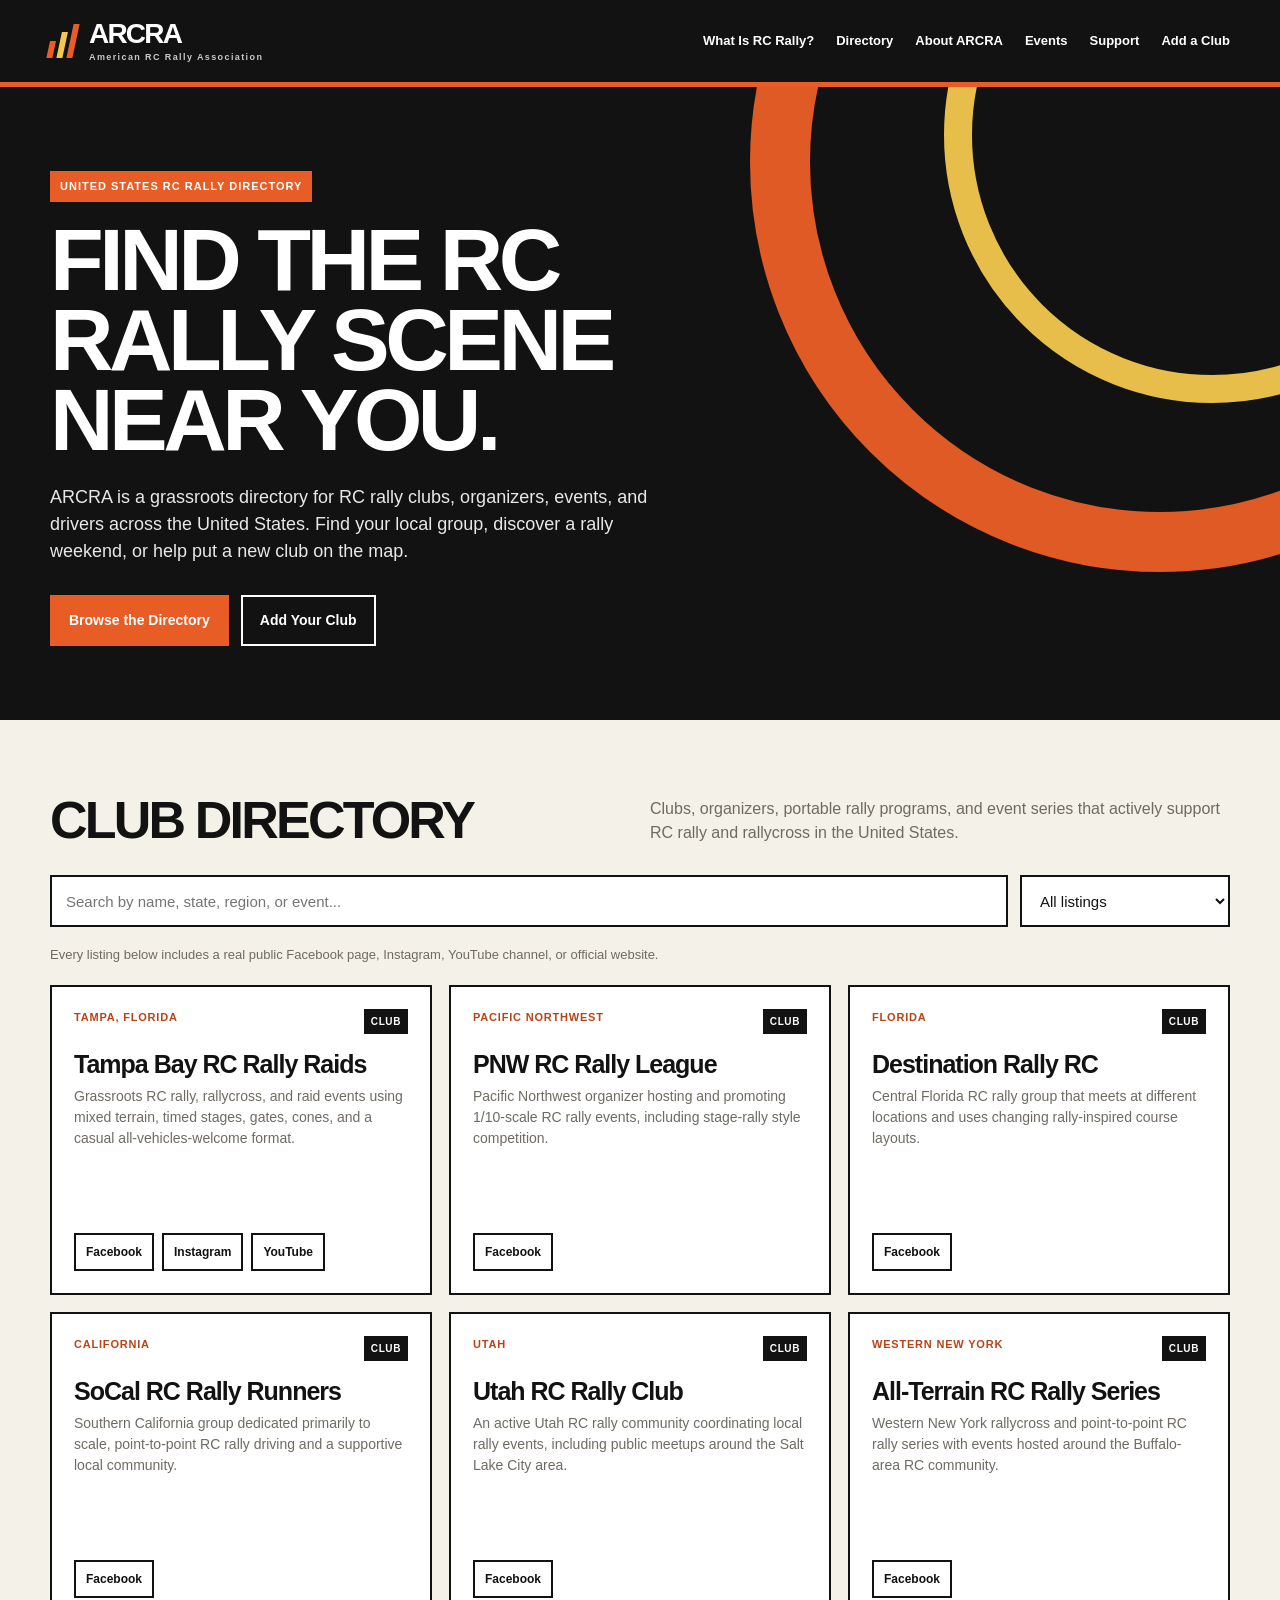
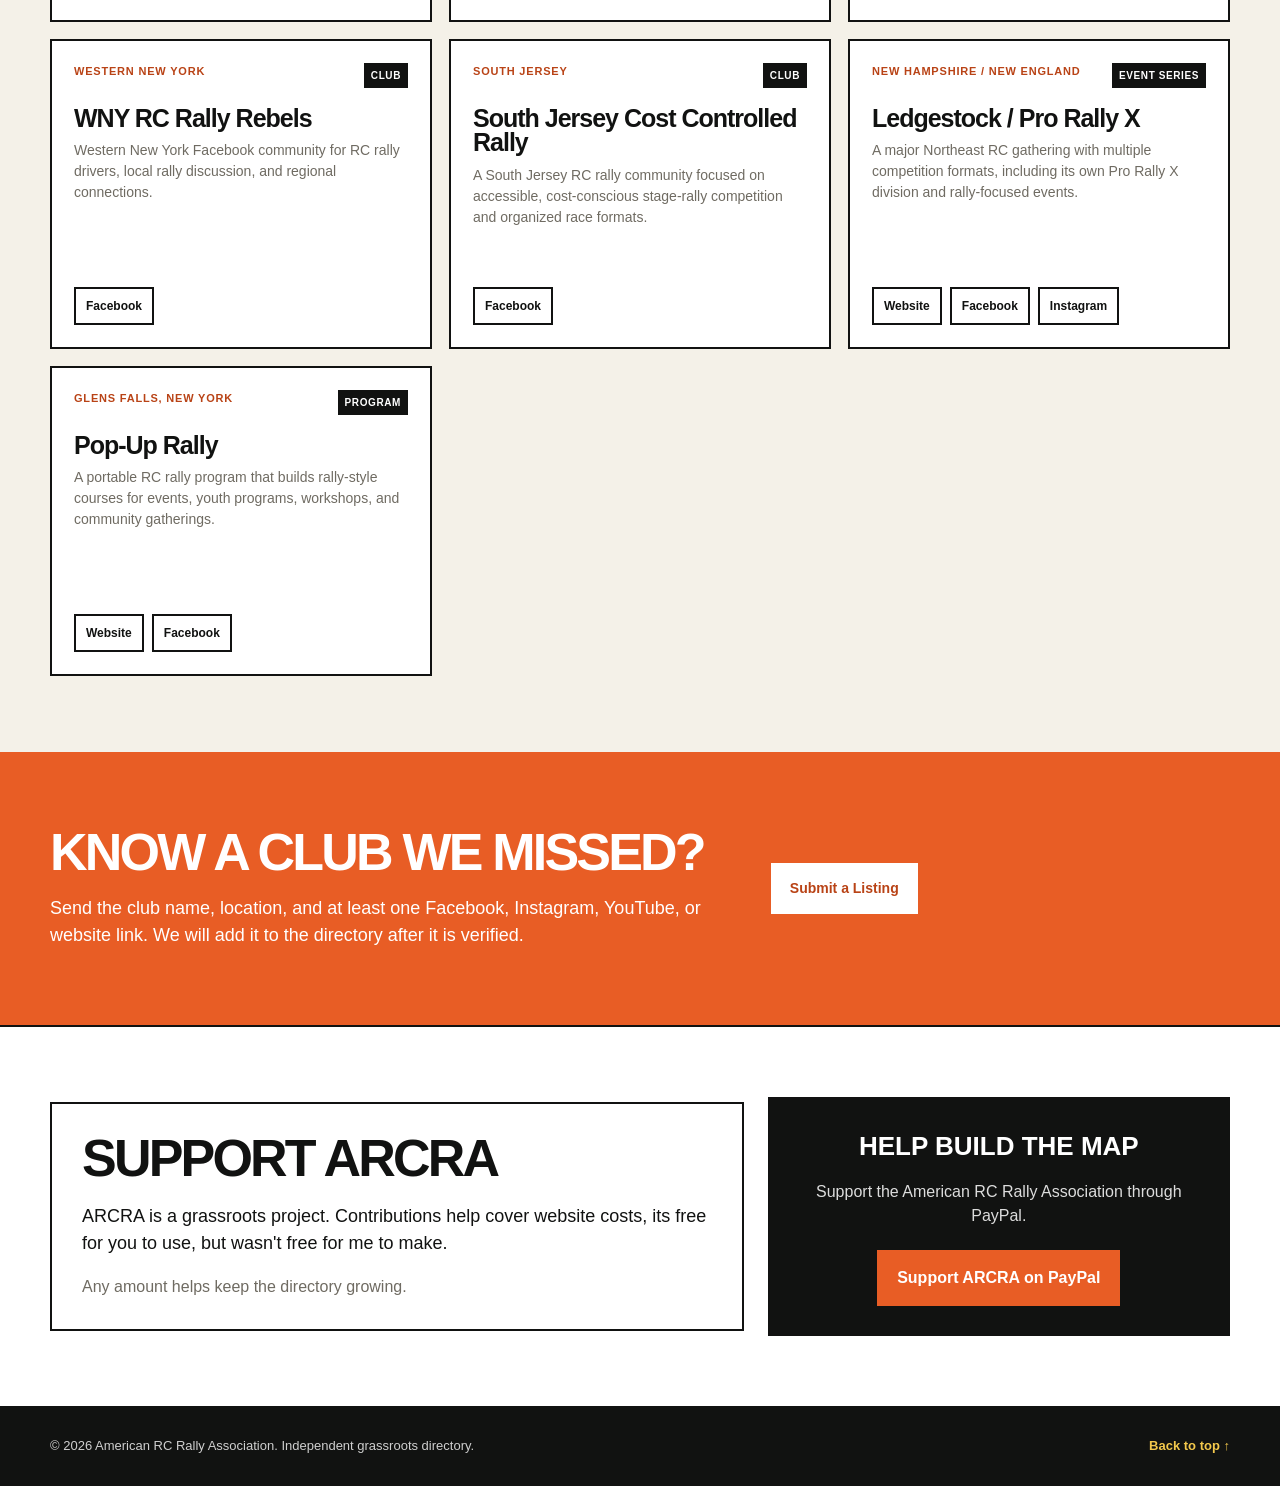
==== index.html @ 05a417c8 "Update index.html" ====
<!DOCTYPE html>
<html lang="en">
<head>
  <meta charset="UTF-8" />
  <meta name="viewport" content="width=device-width, initial-scale=1.0" />

  <title>ARCRA | American RC Rally Association</title>

  <meta
    name="description"
    content="ARCRA is a grassroots directory for RC rally clubs, organizers, events, and drivers across the United States."
  />

  <style>
    :root {
      --black: #111211;
      --charcoal: #242622;
      --paper: #f4f1e8;
      --white: #ffffff;
      --orange: #e85d25;
      --orange-dark: #b94316;
      --yellow: #f3c84c;
      --green: #5f7558;
      --line: #d6d0c2;
      --muted: #6f6b62;
      --max-width: 1180px;
    }

    * {
      box-sizing: border-box;
    }

    html {
      scroll-behavior: smooth;
    }

    body {
      margin: 0;
      background: var(--paper);
      color: var(--black);
      font-family: Arial, Helvetica, sans-serif;
      line-height: 1.5;
    }

    a {
      color: inherit;
    }

    .container {
      width: min(var(--max-width), calc(100% - 32px));
      margin: 0 auto;
    }

    /* HEADER */

    header {
      background: var(--black);
      border-bottom: 5px solid var(--orange);
      position: sticky;
      top: 0;
      z-index: 10;
    }

    .topbar {
      min-height: 82px;
      display: flex;
      align-items: center;
      justify-content: space-between;
      gap: 24px;
    }

    .brand {
      display: flex;
      align-items: center;
      gap: 13px;
      text-decoration: none;
      color: var(--white);
    }

    .brand-stripes {
      display: flex;
      align-items: flex-end;
      gap: 4px;
      height: 34px;
      transform: skew(-12deg);
    }

    .brand-stripes span {
      display: block;
      width: 6px;
      background: var(--orange);
    }

    .brand-stripes span:nth-child(1) {
      height: 17px;
    }

    .brand-stripes span:nth-child(2) {
      height: 26px;
      background: var(--yellow);
    }

    .brand-stripes span:nth-child(3) {
      height: 34px;
    }

    .brand-name {
      display: flex;
      flex-direction: column;
      line-height: 1;
    }

    .brand-name strong {
      font-size: 28px;
      letter-spacing: -1.8px;
      font-weight: 900;
    }

    .brand-name small {
      margin-top: 5px;
      color: #c9c9c9;
      font-size: 9px;
      font-weight: 800;
      letter-spacing: 1.4px;
    }

    nav {
      display: flex;
      align-items: center;
      gap: 22px;
      flex-wrap: wrap;
      justify-content: flex-end;
    }

    nav a {
      color: var(--white);
      font-size: 13px;
      font-weight: 800;
      text-decoration: none;
    }

    nav a:hover {
      color: var(--yellow);
    }

    /* HERO */

    .hero {
      overflow: hidden;
      position: relative;
      background: var(--black);
      color: var(--white);
      padding: 84px 0 74px;
    }

    .hero::before {
      content: "";
      position: absolute;
      width: 700px;
      height: 700px;
      right: -290px;
      top: -335px;
      border: 60px solid var(--orange);
      border-radius: 50%;
      opacity: 0.96;
    }

    .hero::after {
      content: "";
      position: absolute;
      width: 480px;
      height: 480px;
      right: -200px;
      top: -220px;
      border: 28px solid var(--yellow);
      border-radius: 50%;
      opacity: 0.95;
    }

    .hero-content {
      position: relative;
      z-index: 1;
      max-width: 800px;
    }

    .eyebrow {
      display: inline-block;
      background: var(--orange);
      color: var(--white);
      padding: 7px 10px;
      font-size: 11px;
      font-weight: 900;
      letter-spacing: 1px;
      text-transform: uppercase;
    }

    h1 {
      margin: 18px 0 0;
      max-width: 780px;
      font-size: clamp(48px, 7.5vw, 88px);
      line-height: 0.91;
      letter-spacing: -4.5px;
      text-transform: uppercase;
    }

    .hero-copy {
      max-width: 635px;
      margin: 24px 0 0;
      color: #e8e8e8;
      font-size: 18px;
    }

    .hero-actions {
      display: flex;
      flex-wrap: wrap;
      gap: 12px;
      margin-top: 30px;
    }

    .button {
      display: inline-block;
      background: var(--orange);
      border: 2px solid var(--orange);
      color: var(--white);
      padding: 13px 17px;
      text-decoration: none;
      font-size: 14px;
      font-weight: 900;
      transition: 0.18s ease;
    }

    .button:hover {
      background: var(--white);
      color: var(--orange);
    }

    .button-outline {
      background: transparent;
      border-color: var(--white);
      color: var(--white);
    }

    .button-outline:hover {
      background: var(--white);
      color: var(--black);
    }

    /* STATS */

    .stats {
      background: var(--yellow);
      border-bottom: 2px solid var(--black);
    }

    .stats-grid {
      display: grid;
      grid-template-columns: repeat(3, 1fr);
    }

    .stat {
      min-height: 125px;
      padding: 25px;
      border-right: 2px solid var(--black);
      display: flex;
      flex-direction: column;
      justify-content: center;
    }

    .stat:last-child {
      border-right: none;
    }

    .stat-number {
      font-size: 42px;
      font-weight: 900;
      line-height: 1;
      letter-spacing: -2px;
    }

    .stat-label {
      margin-top: 6px;
      font-size: 12px;
      font-weight: 900;
      letter-spacing: 0.5px;
      text-transform: uppercase;
    }

    /* SECTIONS */

    section {
      padding: 76px 0;
    }

    .section-heading {
      display: flex;
      gap: 28px;
      align-items: flex-end;
      justify-content: space-between;
      margin-bottom: 30px;
    }

    h2 {
      margin: 0;
      font-size: clamp(32px, 4.5vw, 52px);
      line-height: 0.95;
      letter-spacing: -2.8px;
      text-transform: uppercase;
    }

    .section-heading p {
      margin: 0;
      max-width: 580px;
      color: var(--muted);
      font-size: 16px;
    }

    /* DIRECTORY */

    .directory-tools {
      display: grid;
      grid-template-columns: 1fr 210px;
      gap: 12px;
      margin-bottom: 24px;
    }

    .directory-tools input,
    .directory-tools select {
      width: 100%;
      min-height: 52px;
      border: 2px solid var(--black);
      border-radius: 0;
      background: var(--white);
      color: var(--black);
      padding: 12px 14px;
      font-size: 15px;
      outline: none;
    }

    .directory-tools input:focus,
    .directory-tools select:focus {
      border-color: var(--orange);
      box-shadow: 0 0 0 3px rgba(232, 93, 37, 0.16);
    }

    .directory-note {
      color: var(--muted);
      font-size: 13px;
      margin: -6px 0 20px;
    }

    .club-grid {
      display: grid;
      grid-template-columns: repeat(3, 1fr);
      gap: 17px;
    }

    .club-card {
      background: var(--white);
      border: 2px solid var(--black);
      display: flex;
      flex-direction: column;
      min-height: 310px;
      padding: 22px;
    }

    .club-card.hidden {
      display: none;
    }

    .club-card-top {
      display: flex;
      justify-content: space-between;
      gap: 12px;
      align-items: flex-start;
    }

    .club-region {
      color: var(--orange-dark);
      font-size: 11px;
      font-weight: 900;
      letter-spacing: 0.8px;
      text-transform: uppercase;
    }

    .club-type {
      display: inline-block;
      background: var(--black);
      color: var(--white);
      padding: 5px 7px;
      white-space: nowrap;
      font-size: 10px;
      font-weight: 900;
      letter-spacing: 0.6px;
      text-transform: uppercase;
    }

    .club-card h3 {
      margin: 18px 0 10px;
      font-size: 25px;
      line-height: 0.98;
      letter-spacing: -1px;
    }

    .club-card p {
      margin: 0;
      color: var(--muted);
      font-size: 14px;
    }

    .club-links {
      margin-top: auto;
      padding-top: 20px;
      display: flex;
      gap: 8px;
      flex-wrap: wrap;
    }

    .club-links a {
      border: 2px solid var(--black);
      background: var(--white);
      color: var(--black);
      padding: 8px 10px;
      font-size: 12px;
      font-weight: 900;
      text-decoration: none;
    }

    .club-links a:hover {
      background: var(--orange);
      border-color: var(--orange);
      color: var(--white);
    }

    /* HOW IT WORKS */

    .how-it-works {
      background: var(--green);
      color: var(--white);
    }

    .how-it-works .section-heading p {
      color: #e8eee3;
    }

    .steps {
      display: grid;
      grid-template-columns: repeat(3, 1fr);
      gap: 16px;
    }

    .step {
      border: 2px solid rgba(255, 255, 255, 0.75);
      padding: 24px;
      min-height: 230px;
    }

    .step-number {
      color: var(--yellow);
      font-size: 14px;
      font-weight: 900;
      letter-spacing: 1px;
    }

    .step h3 {
      margin: 28px 0 9px;
      font-size: 27px;
      line-height: 1;
      text-transform: uppercase;
    }

    .step p {
      margin: 0;
      color: #edf1ea;
      font-size: 15px;
    }

    /* ABOUT */

    .about-grid {
      display: grid;
      grid-template-columns: 1.1fr 0.9fr;
      gap: 17px;
    }

    .about-main,
    .about-side {
      border: 2px solid var(--black);
      padding: 30px;
    }

    .about-main {
      background: var(--white);
    }

    .about-main p {
      max-width: 670px;
      margin: 18px 0 0;
      font-size: 18px;
    }

    .about-side {
      background: var(--black);
      color: var(--white);
    }

    .about-side h3 {
      margin: 0 0 12px;
      font-size: 26px;
      line-height: 1;
      text-transform: uppercase;
    }

    .about-side p {
      margin: 0;
      color: #d7d7d7;
      font-size: 15px;
    }

    /* SUBMIT */

    .submit {
      background: var(--orange);
      color: var(--white);
    }

    .submit-grid {
      display: grid;
      grid-template-columns: 1.2fr 0.8fr;
      gap: 32px;
      align-items: center;
    }

    .submit h2 {
      max-width: 700px;
    }

    .submit p {
      max-width: 670px;
      margin: 18px 0 0;
      font-size: 18px;
    }

    .submit .button {
      background: var(--white);
      border-color: var(--white);
      color: var(--orange-dark);
    }

    .submit .button:hover {
      background: var(--black);
      border-color: var(--black);
      color: var(--white);
    }

    /* FOOTER */

    footer {
      background: var(--black);
      color: var(--white);
      padding: 30px 0;
    }

    .footer-row {
      display: flex;
      justify-content: space-between;
      align-items: center;
      gap: 16px;
      flex-wrap: wrap;
    }

    .footer-row p {
      margin: 0;
      color: #cfcfcf;
      font-size: 13px;
    }

    .footer-row a {
      color: var(--yellow);
      font-size: 13px;
      font-weight: 900;
      text-decoration: none;
    }

    /* MOBILE */

    @media (max-width: 900px) {
      .club-grid {
        grid-template-columns: repeat(2, 1fr);
      }

      .about-grid,
      .submit-grid {
        grid-template-columns: 1fr;
      }
    }

    @media (max-width: 650px) {
      .topbar {
        min-height: auto;
        padding: 15px 0;
        align-items: flex-start;
        flex-direction: column;
      }

      nav {
        justify-content: flex-start;
        gap: 15px;
      }

      .hero {
        padding: 65px 0 58px;
      }

      .hero::before {
        width: 430px;
        height: 430px;
        right: -270px;
        top: -190px;
        border-width: 45px;
      }

      .hero::after {
        width: 300px;
        height: 300px;
        right: -185px;
        top: -130px;
      }

      h1 {
        letter-spacing: -2.7px;
      }

      .stats-grid,
      .steps {
        grid-template-columns: 1fr;
      }

      .stat {
        min-height: 100px;
        border-right: none;
        border-bottom: 2px solid var(--black);
      }

      .stat:last-child {
        border-bottom: none;
      }

      .section-heading {
        align-items: flex-start;
        flex-direction: column;
      }

      .directory-tools {
        grid-template-columns: 1fr;
      }

      .club-grid {
        grid-template-columns: 1fr;
      }

      section {
        padding: 58px 0;
      }
    }
  </style>
</head>

<body>
  <header>
    <div class="container topbar">
      <a class="brand" href="#top" aria-label="ARCRA home">
        <span class="brand-stripes" aria-hidden="true">
          <span></span>
          <span></span>
          <span></span>
        </span>

        <span class="brand-name">
          <strong>ARCRA</strong>
          <small>American RC Rally Association</small>
        </span>
      </a>

      <nav>
        <a href="what-is-rc-rally.html">What Is RC Rally?</a>
        <a href="#directory">Directory</a>
        <a href="about-arcra.html">About ARCRA</a>
        <a href="events.html">Events</a>
        <a href="index.html#support">Support</a>
        <a href="#add-a-club">Add a Club</a>
      </nav>
    </div>
  </header>

  <main id="top">
    <section class="hero">
      <div class="container">
        <div class="hero-content">
          <span class="eyebrow">United States RC Rally Directory</span>

          <h1>Find the RC Rally Scene Near You.</h1>

          <p class="hero-copy">
            ARCRA is a grassroots directory for RC rally clubs, organizers,
            events, and drivers across the United States. Find your local group,
            discover a rally weekend, or help put a new club on the map.
          </p>

          <div class="hero-actions">
            <a class="button" href="#directory">Browse the Directory</a>
            <a class="button button-outline" href="#add-a-club">Add Your Club</a>
          </div>
        </div>
      </div>
    </section>

   

    <section id="directory">
      <div class="container">
        <div class="section-heading">
          <h2>Club Directory</h2>

          <p>
            Clubs, organizers, portable rally programs, and event series that
            actively support RC rally and rallycross in the United States.
          </p>
        </div>

        <div class="directory-tools">
          <input
            id="clubSearch"
            type="search"
            placeholder="Search by name, state, region, or event..."
            aria-label="Search the club directory"
          />

          <select id="typeFilter" aria-label="Filter by listing type">
            <option value="">All listings</option>
            <option value="club">Clubs</option>
            <option value="event">Events and series</option>
            <option value="program">Programs</option>
          </select>
        </div>

        <p class="directory-note">
          Every listing below includes a real public Facebook page, Instagram,
          YouTube channel, or official website.
        </p>

        <div class="club-grid" id="clubGrid">

          <article
            class="club-card"
            data-search="tampa bay rc rally raids tampa florida southeast grom rally rallycross"
            data-type="club"
          >
            <div class="club-card-top">
              <span class="club-region">Tampa, Florida</span>
              <span class="club-type">Club</span>
            </div>

            <h3>Tampa Bay RC Rally Raids</h3>

            <p>
              Grassroots RC rally, rallycross, and raid events using mixed
              terrain, timed stages, gates, cones, and a casual all-vehicles-welcome format.
            </p>

            <div class="club-links">
              <a
                href="https://www.facebook.com/groups/4247315412250202/"
                target="_blank"
                rel="noopener"
              >Facebook</a>

              <a
                href="https://www.instagram.com/tamparcrallyraids/"
                target="_blank"
                rel="noopener"
              >Instagram</a>

              <a
                href="https://www.youtube.com/@TampaRCRallyRaids"
                target="_blank"
                rel="noopener"
              >YouTube</a>
            </div>
          </article>

          <article
            class="club-card"
            data-search="pnw rc rally league pacific northwest portland oregon washington 1/10 stage rally"
            data-type="club"
          >
            <div class="club-card-top">
              <span class="club-region">Pacific Northwest</span>
              <span class="club-type">Club</span>
            </div>

            <h3>PNW RC Rally League</h3>

            <p>
              Pacific Northwest organizer hosting and promoting 1/10-scale RC
              rally events, including stage-rally style competition.
            </p>

            <div class="club-links">
              <a
                href="https://www.facebook.com/people/PNW-RC-Rally-League/61590664451734/"
                target="_blank"
                rel="noopener"
              >Facebook</a>
            </div>
          </article>

          <article
            class="club-card"
            data-search="destination rally rc central Florida point to point stage rally"
            data-type="club"
          >
            <div class="club-card-top">
              <span class="club-region">Florida</span>
              <span class="club-type">Club</span>
            </div>

            <h3>Destination Rally RC</h3>

            <p>
              Central Florida RC rally group that meets at different locations and
              uses changing rally-inspired course layouts.
            </p>

            <div class="club-links">
              <a
                href="https://www.facebook.com/groups/1474573080133820/"
                target="_blank"
                rel="noopener"
              >Facebook</a>
            </div>
          </article>

          <article
            class="club-card"
            data-search="socal rc rally runners southern california point to point scale rally"
            data-type="club"
          >
            <div class="club-card-top">
              <span class="club-region"> California</span>
              <span class="club-type">Club</span>
            </div>

            <h3>SoCal RC Rally Runners</h3>

            <p>
              Southern California group dedicated primarily to scale,
              point-to-point RC rally driving and a supportive local community.
            </p>

            <div class="club-links">
              <a
                href="https://www.facebook.com/groups/610762142448176/"
                target="_blank"
                rel="noopener"
              >Facebook</a>
            </div>
          </article>

          <article
            class="club-card"
            data-search="utah rc rally club salt lake city liberty park mountain west"
            data-type="club"
          >
            <div class="club-card-top">
              <span class="club-region">Utah</span>
              <span class="club-type">Club</span>
            </div>

            <h3>Utah RC Rally Club</h3>

            <p>
              An active Utah RC rally community coordinating local rally events,
              including public meetups around the Salt Lake City area.
            </p>

            <div class="club-links">
              <a
                href="https://www.facebook.com/groups/892783736526622/"
                target="_blank"
                rel="noopener"
              >Facebook</a>
            </div>
          </article>

          <article
            class="club-card"
            data-search="all terrain rc rally series western new york buffalo wide open rc point to point rallycross"
            data-type="club"
          >
            <div class="club-card-top">
              <span class="club-region">Western New York</span>
              <span class="club-type">Club</span>
            </div>

            <h3>All-Terrain RC Rally Series</h3>

            <p>
              Western New York rallycross and point-to-point RC rally series
              with events hosted around the Buffalo-area RC community.
            </p>

            <div class="club-links">
              <a
                href="https://www.facebook.com/groups/509547721873706/"
                target="_blank"
                rel="noopener"
              >Facebook</a>
            </div>
          </article>
<article
  class="club-card"
  data-search="wny rc rally rebels western new york buffalo new york facebook rc rally"
  data-type="club"
>
  <div class="club-card-top">
    <span class="club-region">Western New York</span>
    <span class="club-type">Club</span>
  </div>

  <h3>WNY RC Rally Rebels</h3>

  <p>
    Western New York Facebook community for RC rally drivers, local rally
    discussion, and regional connections.
  </p>

  <div class="club-links">
    <a
      href="https://www.facebook.com/groups/wnyrcrallyrebels/"
      target="_blank"
      rel="noopener"
    >Facebook</a>
  </div>
</article>
          <article
            class="club-card"
            data-search="south jersey cost controlled rally new jersey philadelphia stage rally affordable"
            data-type="club"
          >
            <div class="club-card-top">
              <span class="club-region">South Jersey</span>
              <span class="club-type">Club</span>
            </div>

            <h3>South Jersey Cost Controlled Rally</h3>

            <p>
              A South Jersey RC rally community focused on accessible,
              cost-conscious stage-rally competition and organized race formats.
            </p>

            <div class="club-links">
              <a
                href="https://www.facebook.com/groups/231646397910839/"
                target="_blank"
                rel="noopener"
              >Facebook</a>
            </div>
          </article>

          <article
            class="club-card"
            data-search="ledgestock new hampshire new england pro rally x rallycross event series"
            data-type="event"
          >
            <div class="club-card-top">
              <span class="club-region">New Hampshire / New England</span>
              <span class="club-type">Event Series</span>
            </div>

            <h3>Ledgestock / Pro Rally X</h3>

            <p>
              A major Northeast RC gathering with multiple competition formats,
              including its own Pro Rally X division and rally-focused events.
            </p>

            <div class="club-links">
              <a
                href="https://www.ledgestock.com/"
                target="_blank"
                rel="noopener"
              >Website</a>

              <a
                href="https://www.facebook.com/ledgestock/"
                target="_blank"
                rel="noopener"
              >Facebook</a>

              <a
                href="https://www.instagram.com/ledgestock_official/"
                target="_blank"
                rel="noopener"
              >Instagram</a>
            </div>
          </article>

          <article
            class="club-card"
            data-search="pop up rally popuprally glens falls new york youth program portable rally"
            data-type="program"
          >
            <div class="club-card-top">
              <span class="club-region">Glens Falls, New York</span>
              <span class="club-type">Program</span>
            </div>

            <h3>Pop-Up Rally</h3>

            <p>
              A portable RC rally program that builds rally-style courses for
              events, youth programs, workshops, and community gatherings.
            </p>

            <div class="club-links">
              <a
                href="https://www.popuprallyrc.com/"
                target="_blank"
                rel="noopener"
              >Website</a>

              <a
                href="https://www.facebook.com/popuprally/"
                target="_blank"
                rel="noopener"
              >Facebook</a>
            </div>
          </article>

        </div>
      </div>
    </section>

    
    <section class="submit" id="add-a-club">
      <div class="container submit-grid">
        <div>
          <h2>Know a Club We Missed?</h2>

          <p>
            Send the club name, location, and at least one Facebook, Instagram,
            YouTube, or website link. We will add it to the directory after it
            is verified.
          </p>
        </div>

        <div>
          <a
            class="button"
            href="mailto:AmericanRCrallyAssociation@gmail.com?subject=ARCRA%20Directory%20Submission&body=Club%20or%20event%20name%3A%0A%0ALocation%3A%0A%0AFacebook%2C%20Instagram%2C%20YouTube%2C%20or%20website%20link%3A%0A%0AAnything%20else%20people%20should%20know%3A"
          >
            Submit a Listing
          </a>
        </div>
      </div>
    </section>
  </main>

  <section id="support" style="background:#ffffff; padding:70px 0; border-top:2px solid #111211;">
  <div style="width:min(1180px, calc(100% - 32px)); margin:0 auto; display:grid; grid-template-columns:1.2fr 0.8fr; gap:24px; align-items:center;">
    
    <div style="border:2px solid #111211; padding:30px;">
      <h2 style="margin:0; font-size:clamp(32px, 4.5vw, 52px); line-height:.95; letter-spacing:-2.8px; text-transform:uppercase;">
        Support ARCRA
      </h2>

      <p style="font-size:18px; margin:20px 0 0;">
        ARCRA is a grassroots project. Contributions help cover website costs,
       its free for you to use, but wasn't free for me to make.
      </p>

      <p style="margin:18px 0 0; color:#6f6b62;">
        Any amount helps keep the directory growing.
      </p>
    </div>

    <div style="background:#111211; color:#ffffff; padding:30px; text-align:center;">
      <h3 style="margin:0 0 14px; font-size:26px; text-transform:uppercase;">
        Help Build the Map
      </h3>

      <p style="margin:0 0 22px; color:#dddddd;">
        Support the American RC Rally Association through PayPal.
      </p>

      <a
        href="https://paypal.me/CodyCarnathan?locale.x=en_US&country.x=US"
        target="_blank"
        rel="noopener"
        style="display:inline-block; background:#e85d25; color:#ffffff; border:2px solid #e85d25; padding:14px 18px; font-weight:900; text-decoration:none;"
      >
        Support ARCRA on PayPal
      </a>
    </div>

  </div>
</section>
  <footer>
    <div class="container footer-row">
      <p>© 2026 American RC Rally Association. Independent grassroots directory.</p>
      <a href="#top">Back to top ↑</a>
    </div>
  </footer>

  <script>
    const searchInput = document.getElementById("clubSearch");
    const typeFilter = document.getElementById("typeFilter");
    const clubCards = document.querySelectorAll(".club-card");

    function filterDirectory() {
      const searchText = searchInput.value.toLowerCase().trim();
      const selectedType = typeFilter.value;

      clubCards.forEach((card) => {
        const searchableText = card.dataset.search.toLowerCase();
        const cardType = card.dataset.type;

        const matchesSearch = searchableText.includes(searchText);
        const matchesType = !selectedType || cardType === selectedType;

        card.classList.toggle("hidden", !(matchesSearch && matchesType));
      });
    }

    searchInput.addEventListener("input", filterDirectory);
    typeFilter.addEventListener("change", filterDirectory);
  </script>
</body>
</html>
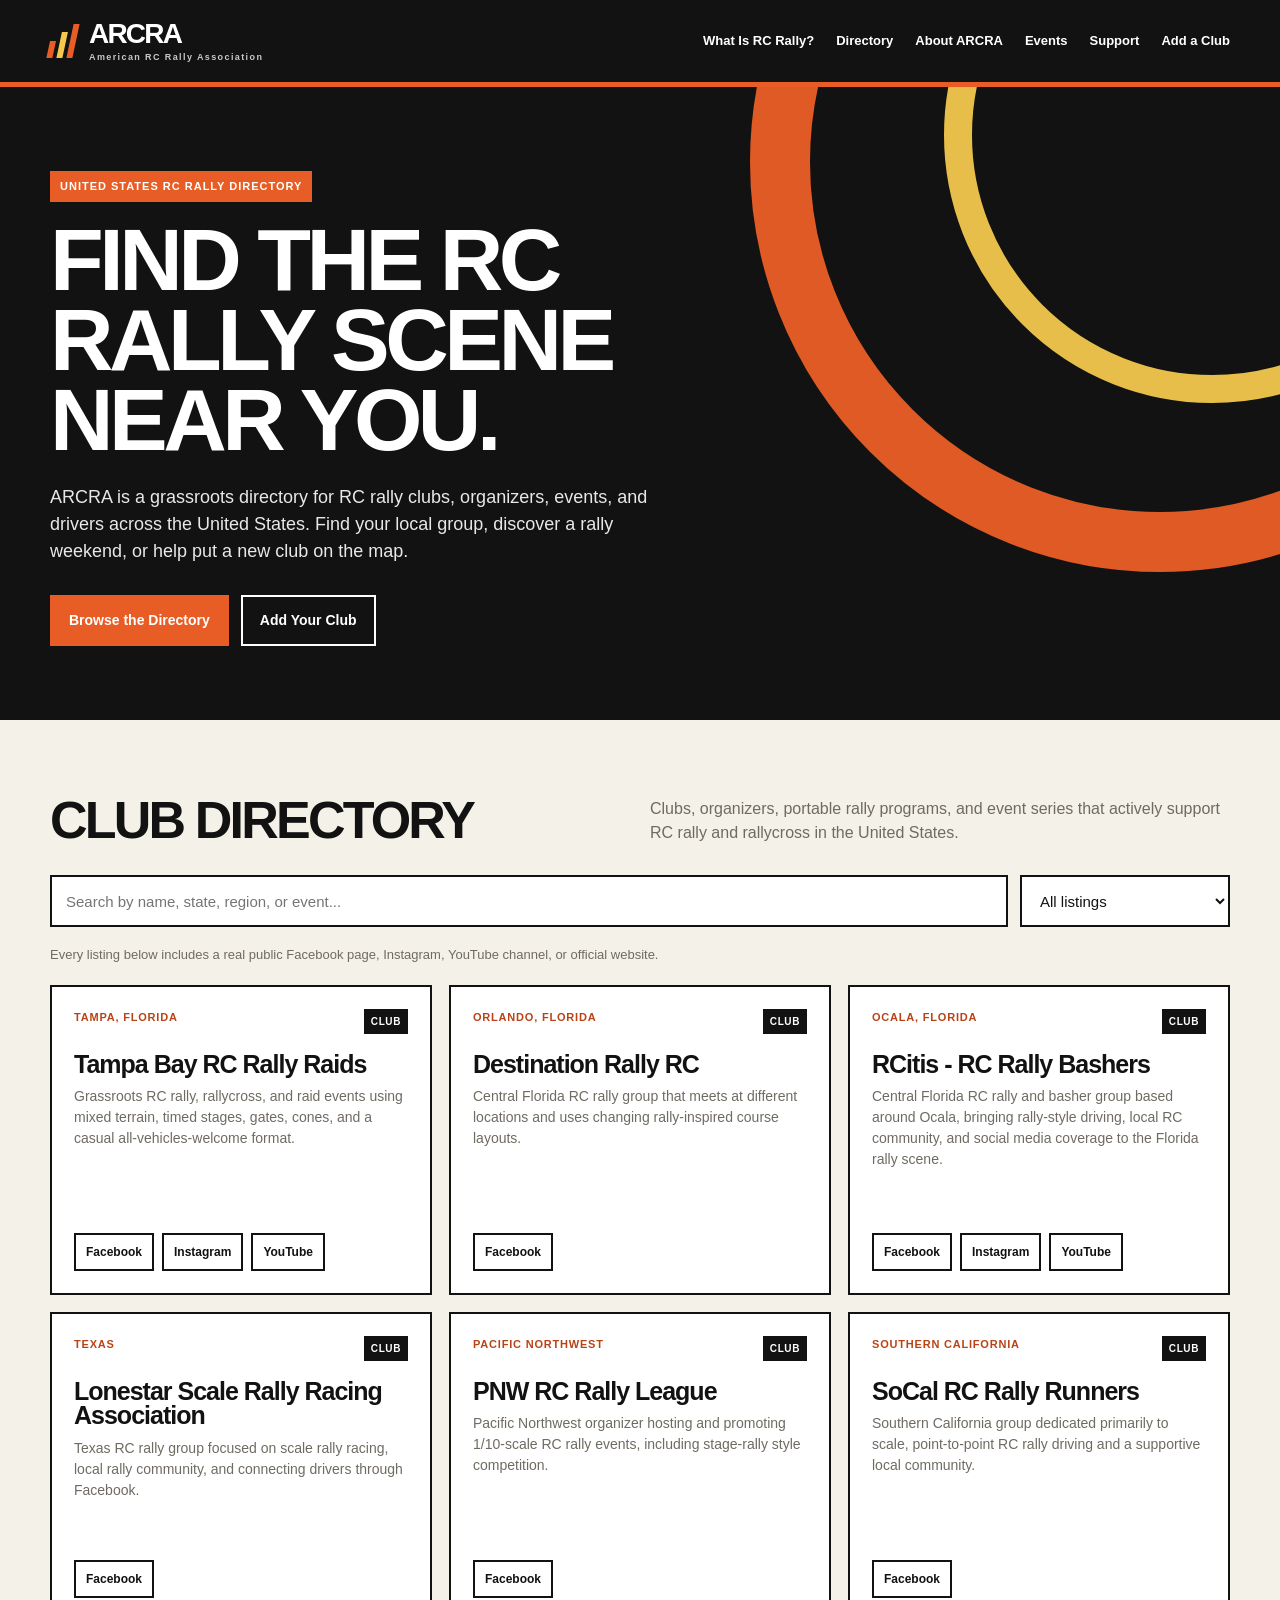
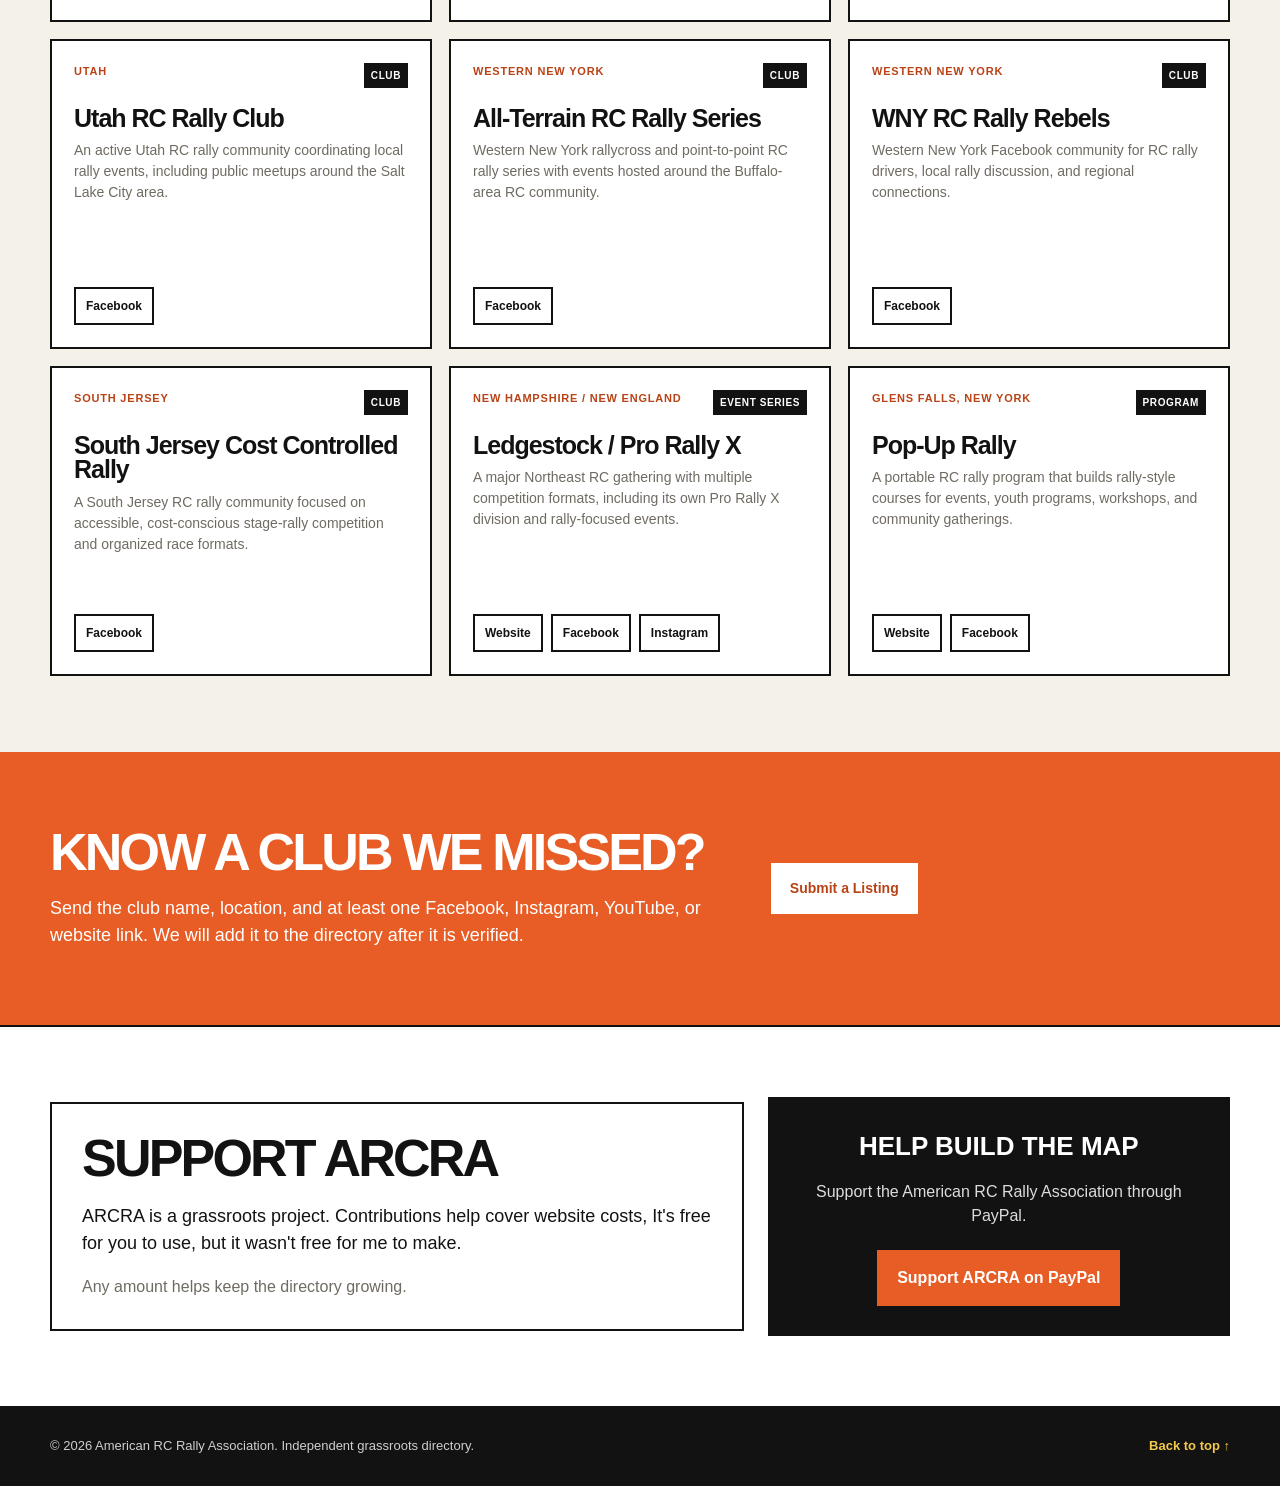
==== commit b0d6c245: "Update index.html" ====
--- a/index.html
+++ b/index.html
@@ -788,7 +788,98 @@
             </div>
           </article>
 
+<article
+            class="club-card"
+            data-search="destination rally rc orlando florida central florida point to point stage rally"
+            data-type="club"
+          >
+            <div class="club-card-top">
+              <span class="club-region">Orlando, Florida</span>
+              <span class="club-type">Club</span>
+            </div>
+
+            <h3>Destination Rally RC</h3>
+
+            <p>
+              Central Florida RC rally group that meets at different locations and
+              uses changing rally-inspired course layouts.
+            </p>
+
+            <div class="club-links">
+              <a
+                href="https://www.facebook.com/groups/1474573080133820/"
+                target="_blank"
+                rel="noopener"
+              >Facebook</a>
+            </div>
+          </article>
+
           <article
+            class="club-card"
+            data-search="rcitis rc rally bashers ocala florida central florida rally bashers instagram youtube facebook"
+            data-type="club"
+          >
+            <div class="club-card-top">
+              <span class="club-region">Ocala, Florida</span>
+              <span class="club-type">Club</span>
+            </div>
+
+            <h3>RCitis - RC Rally Bashers</h3>
+
+            <p>
+              Central Florida RC rally and basher group based around Ocala,
+              bringing rally-style driving, local RC community, and social media
+              coverage to the Florida rally scene.
+            </p>
+
+            <div class="club-links">
+              <a
+                href="https://www.facebook.com/share/g/197ryWZ6Jy/"
+                target="_blank"
+                rel="noopener"
+              >Facebook</a>
+
+              <a
+                href="https://www.instagram.com/rcitis/"
+                target="_blank"
+                rel="noopener"
+              >Instagram</a>
+
+              <a
+                href="https://www.youtube.com/@RCitis"
+                target="_blank"
+                rel="noopener"
+              >YouTube</a>
+            </div>
+          </article>
+
+          <article
+            class="club-card"
+            data-search="lonestar scale rally racing association texas lone star rc rally scale rally racing facebook"
+            data-type="club"
+          >
+            <div class="club-card-top">
+              <span class="club-region">Texas</span>
+              <span class="club-type">Club</span>
+            </div>
+
+            <h3>Lonestar Scale Rally Racing Association</h3>
+
+            <p>
+              Texas RC rally group focused on scale rally racing, local rally
+              community, and connecting drivers through Facebook.
+            </p>
+
+            <div class="club-links">
+              <a
+                href="https://www.facebook.com/share/g/1DNkNT2bDs/"
+                target="_blank"
+                rel="noopener"
+              >Facebook</a>
+            </div>
+          </article>
+
+<article
             class="club-card"
             data-search="pnw rc rally league pacific northwest portland oregon washington 1/10 stage rally"
             data-type="club"
@@ -814,39 +905,13 @@
             </div>
           </article>
 
-          <article
-            class="club-card"
-            data-search="destination rally rc central Florida point to point stage rally"
-            data-type="club"
-          >
-            <div class="club-card-top">
-              <span class="club-region">Florida</span>
-              <span class="club-type">Club</span>
-            </div>
-
-            <h3>Destination Rally RC</h3>
-
-            <p>
-              Central Florida RC rally group that meets at different locations and
-              uses changing rally-inspired course layouts.
-            </p>
-
-            <div class="club-links">
-              <a
-                href="https://www.facebook.com/groups/1474573080133820/"
-                target="_blank"
-                rel="noopener"
-              >Facebook</a>
-            </div>
-          </article>
-
-          <article
+<article
             class="club-card"
             data-search="socal rc rally runners southern california point to point scale rally"
             data-type="club"
           >
             <div class="club-card-top">
-              <span class="club-region"> California</span>
+              <span class="club-region">Southern California</span>
               <span class="club-type">Club</span>
             </div>
 
@@ -866,7 +931,7 @@
             </div>
           </article>
 
-          <article
+<article
             class="club-card"
             data-search="utah rc rally club salt lake city liberty park mountain west"
             data-type="club"
@@ -892,7 +957,7 @@
             </div>
           </article>
 
-          <article
+<article
             class="club-card"
             data-search="all terrain rc rally series western new york buffalo wide open rc point to point rallycross"
             data-type="club"
@@ -917,6 +982,7 @@
               >Facebook</a>
             </div>
           </article>
+
 <article
   class="club-card"
   data-search="wny rc rally rebels western new york buffalo new york facebook rc rally"
@@ -942,7 +1008,8 @@
     >Facebook</a>
   </div>
 </article>
-          <article
+
+<article
             class="club-card"
             data-search="south jersey cost controlled rally new jersey philadelphia stage rally affordable"
             data-type="club"
@@ -968,7 +1035,7 @@
             </div>
           </article>
 
-          <article
+<article
             class="club-card"
             data-search="ledgestock new hampshire new england pro rally x rallycross event series"
             data-type="event"
@@ -1006,7 +1073,7 @@
             </div>
           </article>
 
-          <article
+<article
             class="club-card"
             data-search="pop up rally popuprally glens falls new york youth program portable rally"
             data-type="program"
@@ -1077,7 +1144,7 @@
 
       <p style="font-size:18px; margin:20px 0 0;">
         ARCRA is a grassroots project. Contributions help cover website costs,
-       its free for you to use, but wasn't free for me to make.
+        It's free for you to use, but it wasn't free for me to make.
       </p>
 
       <p style="margin:18px 0 0; color:#6f6b62;">
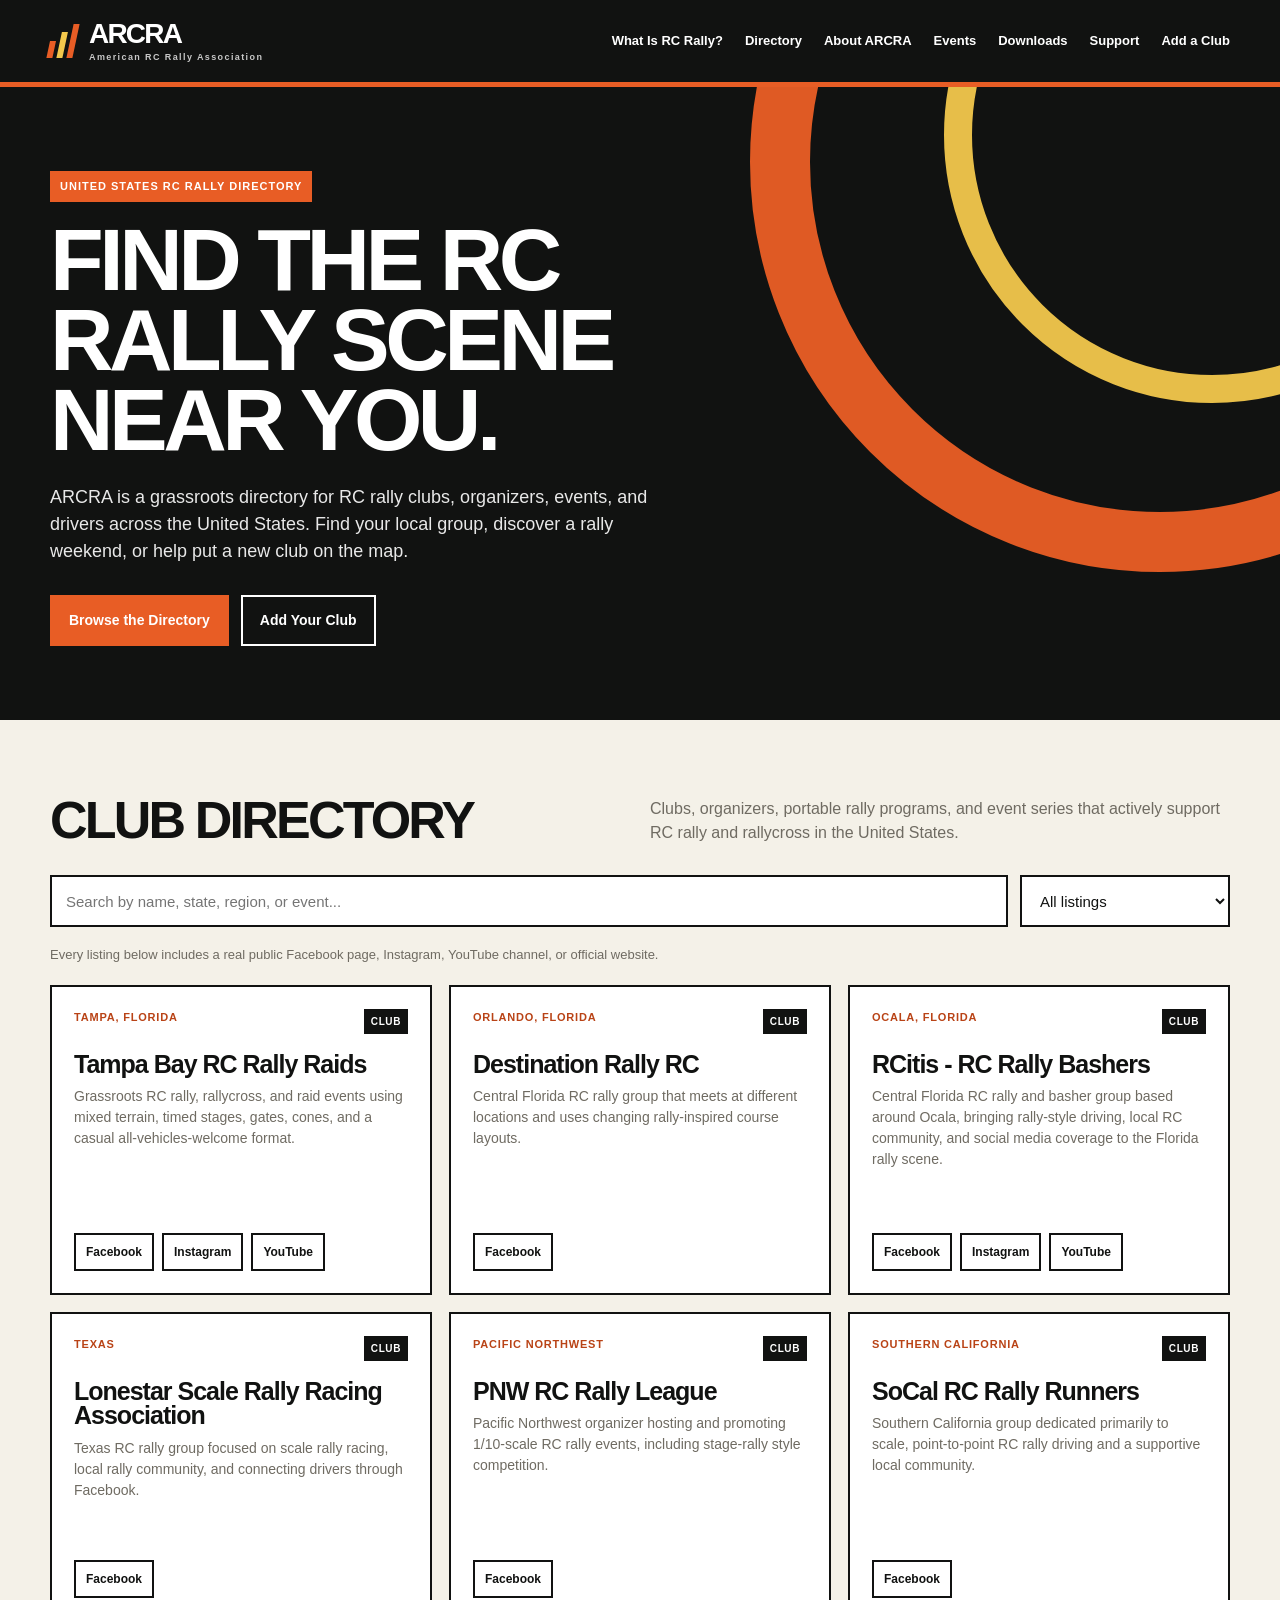
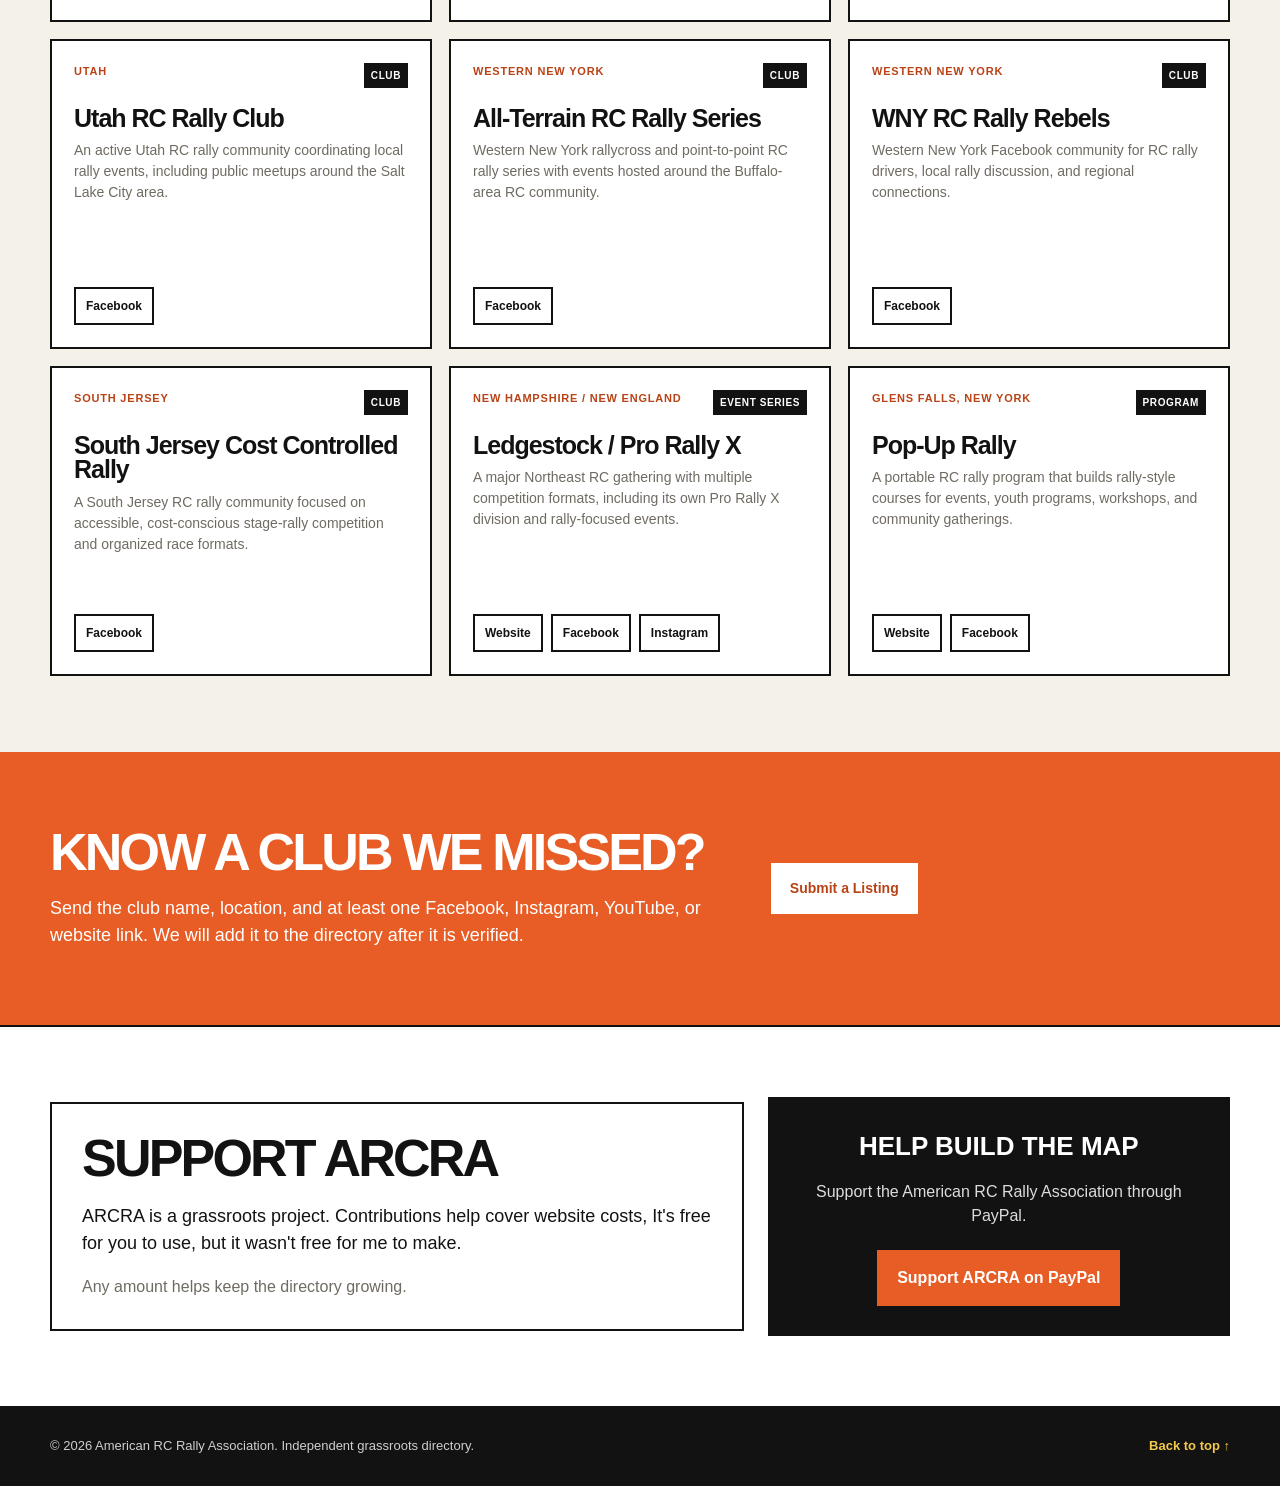
==== commit 3268e6be: "Update index.html" ====
--- a/index.html
+++ b/index.html
@@ -686,6 +686,7 @@
         <a href="#directory">Directory</a>
         <a href="about-arcra.html">About ARCRA</a>
         <a href="events.html">Events</a>
+        <a href="downloads.html">Downloads</a>
         <a href="index.html#support">Support</a>
         <a href="#add-a-club">Add a Club</a>
       </nav>
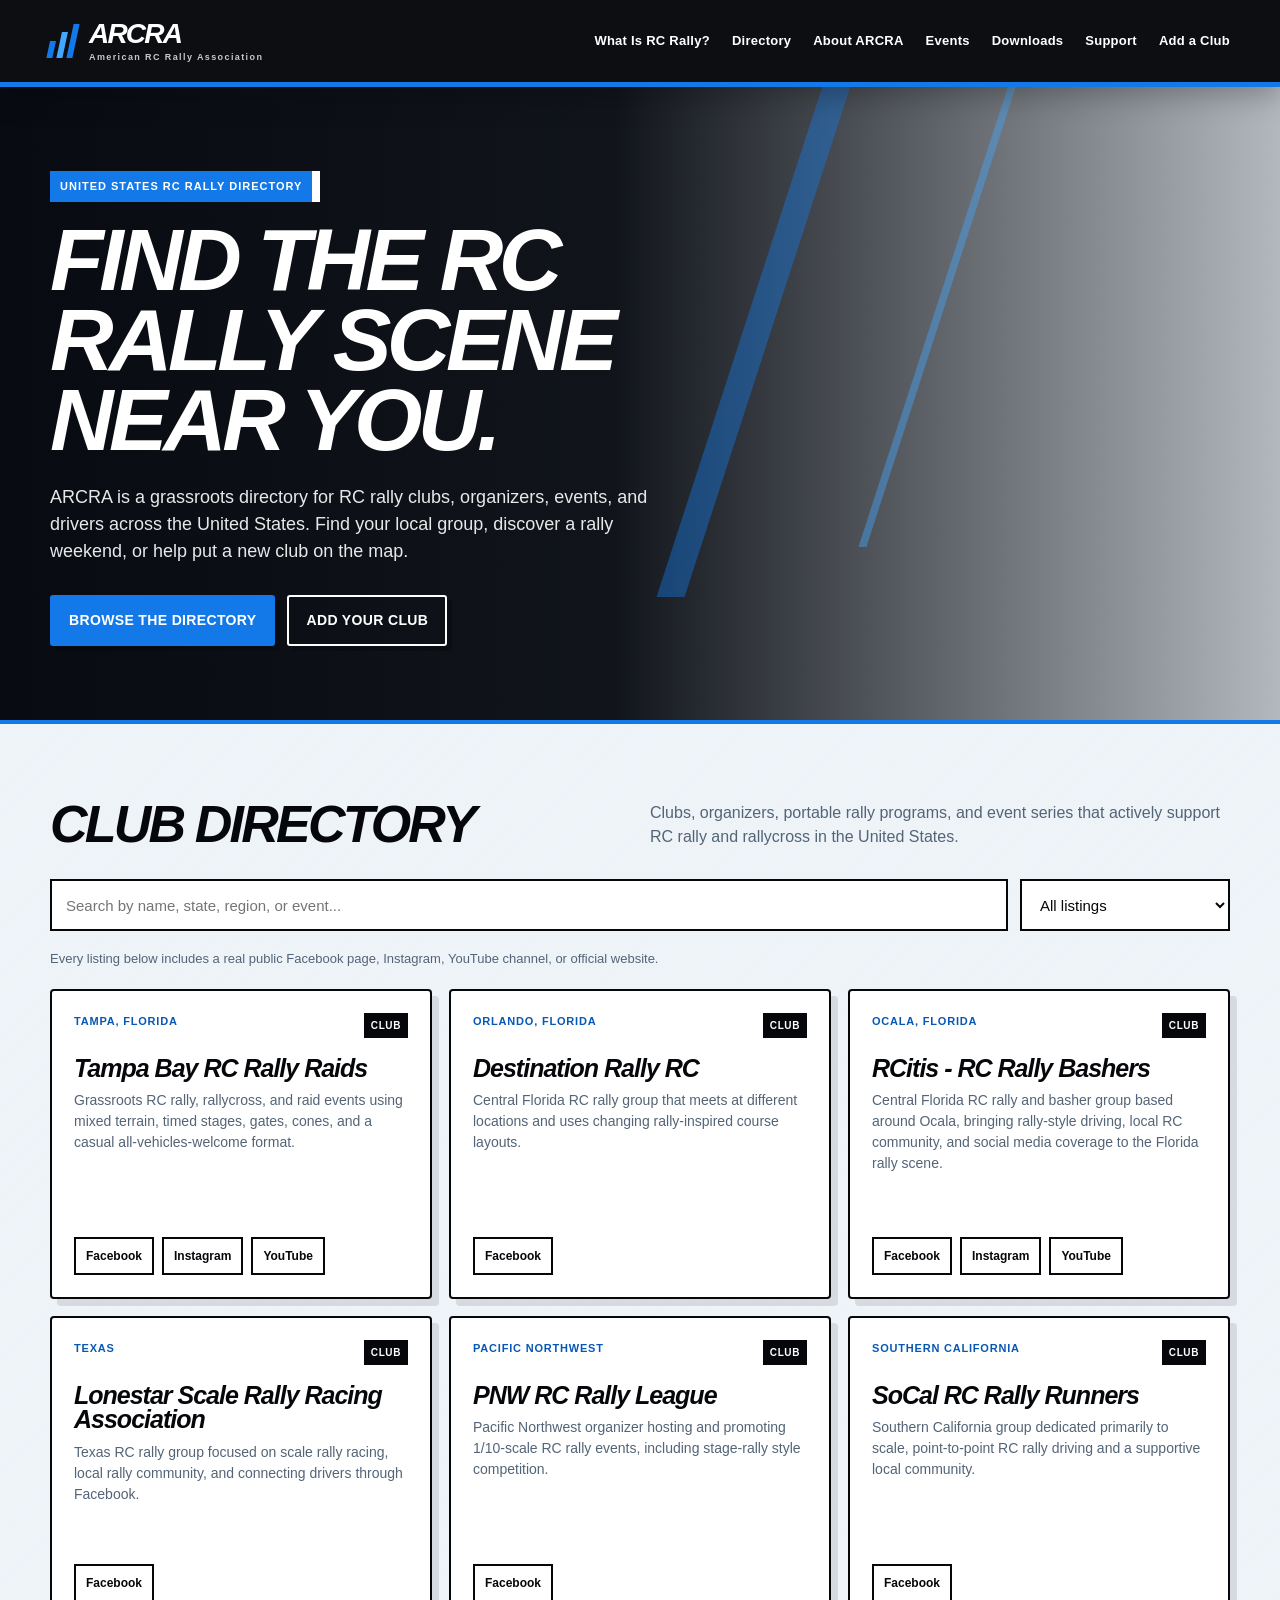
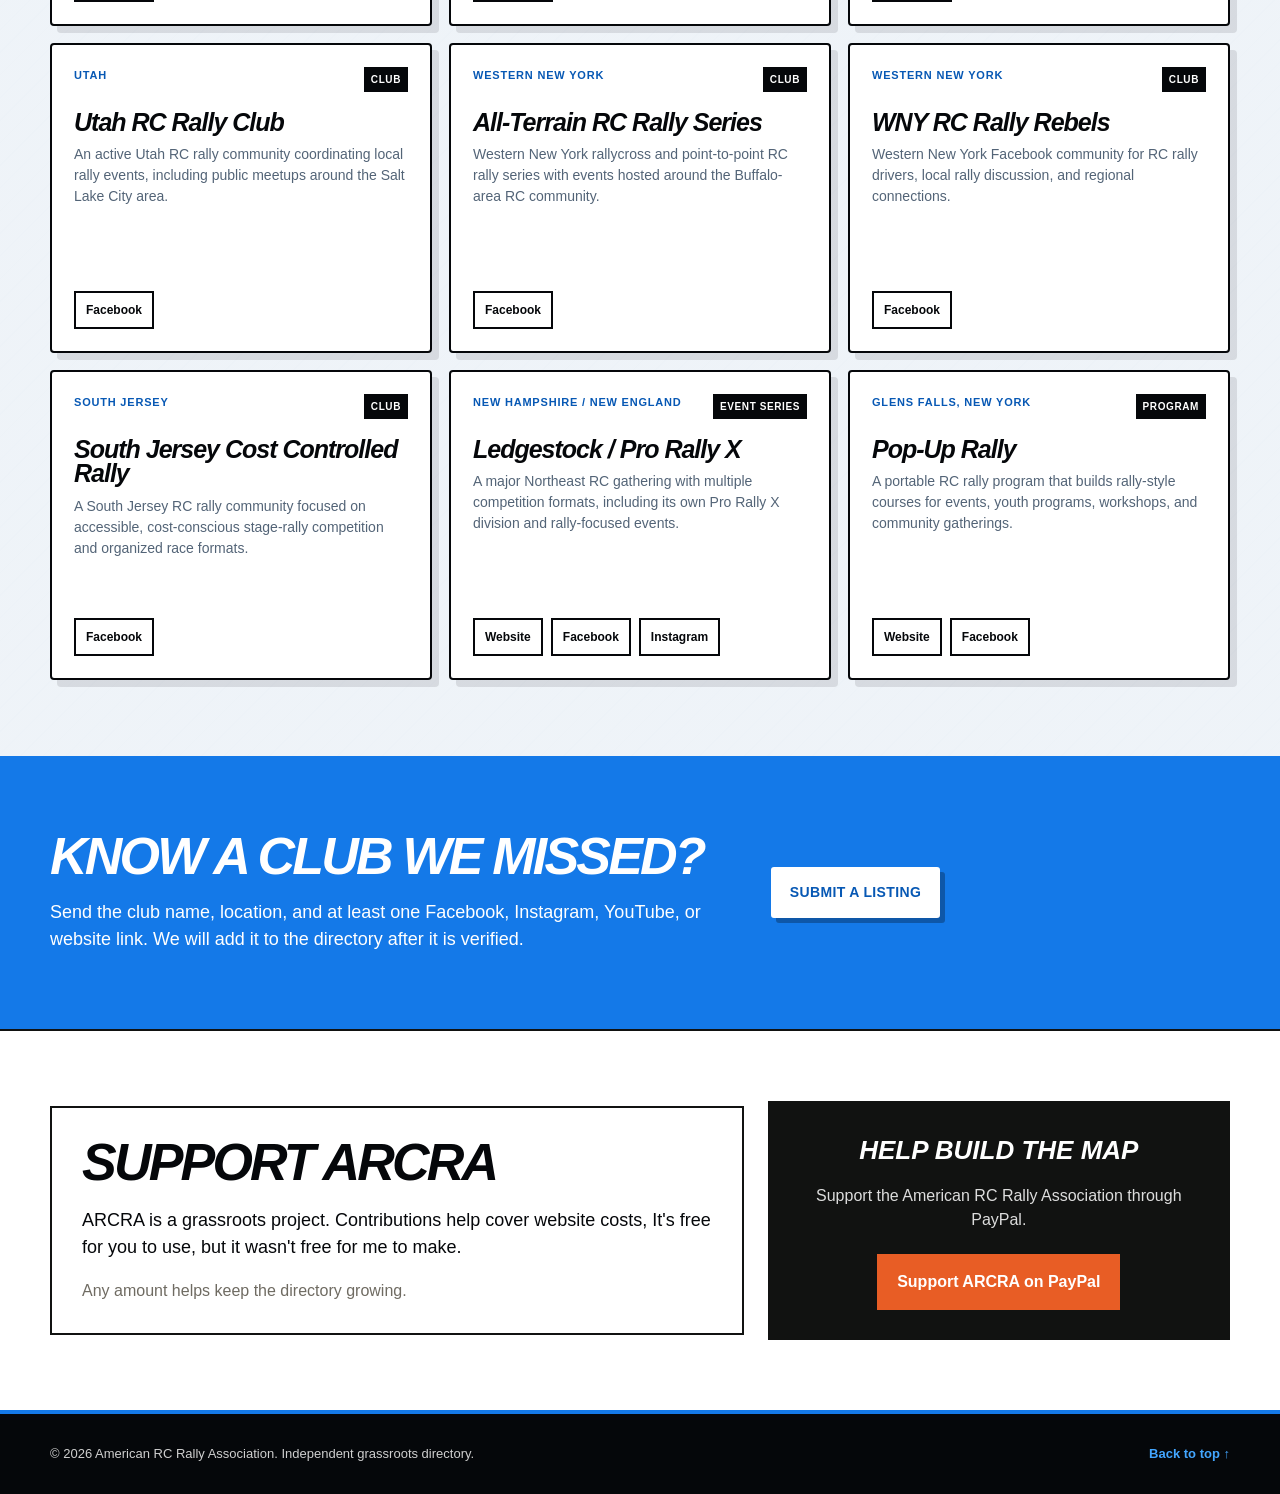
==== commit 09e236b6: "Apply ARCRA brand theme to homepage" ====
--- a/index.html
+++ b/index.html
@@ -663,6 +663,7 @@
       }
     }
   </style>
+  <link rel="stylesheet" href="brand-overrides.css" />
 </head>
 
 <body>
--- a/brand-overrides.css
+++ b/brand-overrides.css
@@ -0,0 +1,33 @@
+:root {
+  --black: #05070a;
+  --charcoal: #111722;
+  --paper: #eef3f8;
+  --white: #ffffff;
+  --orange: #1479e8;
+  --orange-dark: #0758b4;
+  --yellow: #43a6ff;
+  --green: #0c315f;
+  --line: #b9c9da;
+  --muted: #536477;
+}
+body { background: linear-gradient(rgba(238,243,248,.97),rgba(238,243,248,.97)), repeating-linear-gradient(135deg,#c9d8e7 0 1px,transparent 1px 16px); }
+header { background: rgba(5,7,10,.97); border-bottom-color: var(--orange); box-shadow: 0 8px 28px rgba(0,0,0,.28); backdrop-filter: blur(10px); }
+.brand-logo { display:block; width:68px; height:68px; flex:0 0 auto; background:#05070a url("https://drive.google.com/thumbnail?id=1RStt5ROEcsJYsX-m4_tT7opOhaQyA-3Z&sz=w400") center/contain no-repeat; border-radius:50%; }
+nav a { letter-spacing:.25px; }
+nav a:hover,.footer-row a { color:var(--yellow); }
+.hero { background:linear-gradient(90deg,rgba(3,7,13,.98) 0%,rgba(3,7,13,.94) 48%,rgba(3,7,13,.25) 100%),url("https://drive.google.com/thumbnail?id=1778x0poIAgL47TW-gm_IC-IFZu4hrYYN&sz=w2000") center right/cover no-repeat; border-bottom:4px solid var(--orange); }
+.hero::before,.hero::after { border-radius:0; transform:skewX(-18deg); opacity:.42; }
+.hero::before { width:190px; height:760px; right:22%; top:-250px; border-width:0 0 0 28px; }
+.hero::after { width:90px; height:650px; right:17%; top:-190px; border-width:0 0 0 8px; }
+.hero-content { max-width:680px; }
+.eyebrow { background:var(--orange); box-shadow:8px 0 0 #fff; }
+h1,h2,h3,.brand-name strong { font-family:"Arial Narrow","Roboto Condensed",Arial,sans-serif; font-style:italic; }
+.button { border-radius:3px; box-shadow:5px 5px 0 rgba(0,0,0,.28); text-transform:uppercase; letter-spacing:.35px; }
+.stats,.submit { background:var(--orange); }
+.club-card,.download-card,.event-card,.about-main,.about-side,.step { border-radius:4px; box-shadow:7px 7px 0 rgba(5,7,10,.1); }
+.club-card:hover,.download-card:hover,.event-card:hover { transform:translateY(-3px); box-shadow:9px 11px 0 rgba(20,121,232,.2); }
+.club-card,.download-card,.event-card { transition:transform .18s ease,box-shadow .18s ease; }
+.how-it-works { background:linear-gradient(135deg,rgba(12,49,95,.97),rgba(5,7,10,.98)); }
+footer { border-top:4px solid var(--orange); }
+@media (max-width:650px) { .brand-logo { width:58px; height:58px; } .hero { background-position:62% center; } .hero::before,.hero::after { display:none; } }
+
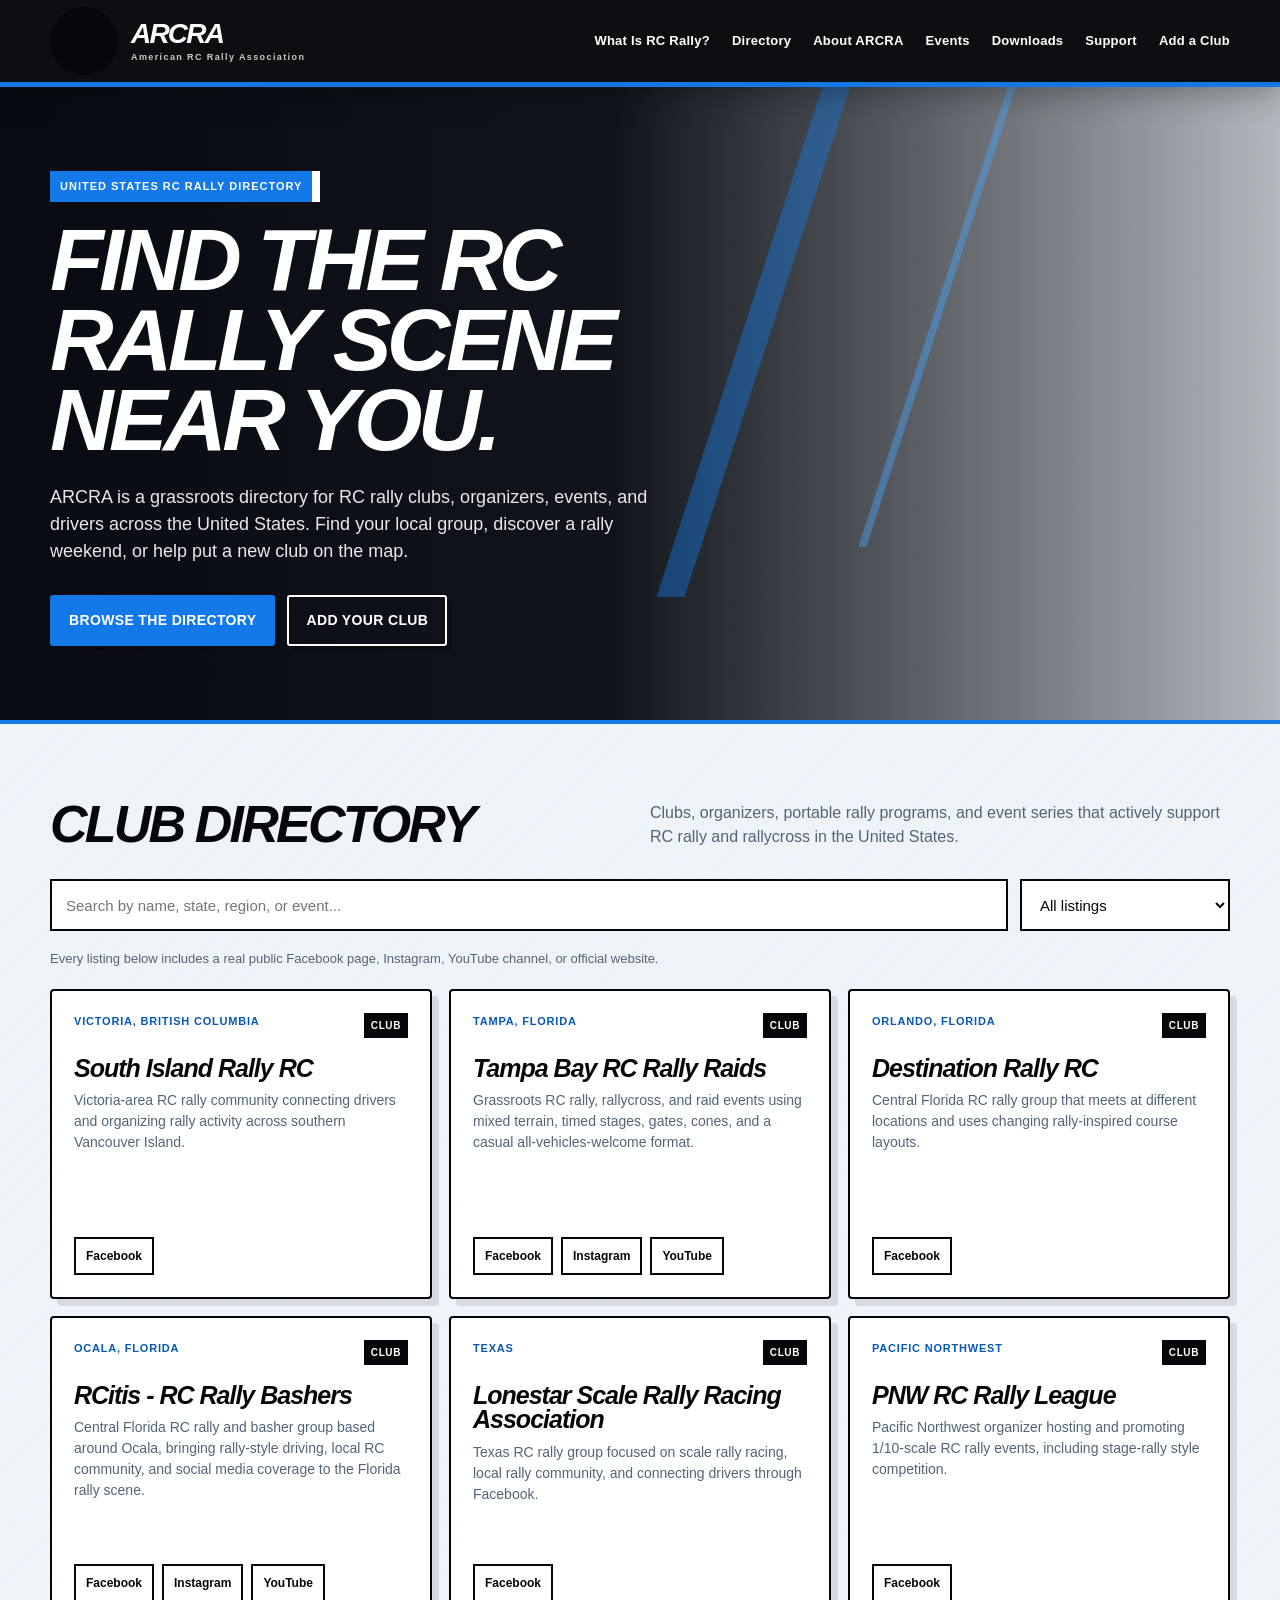
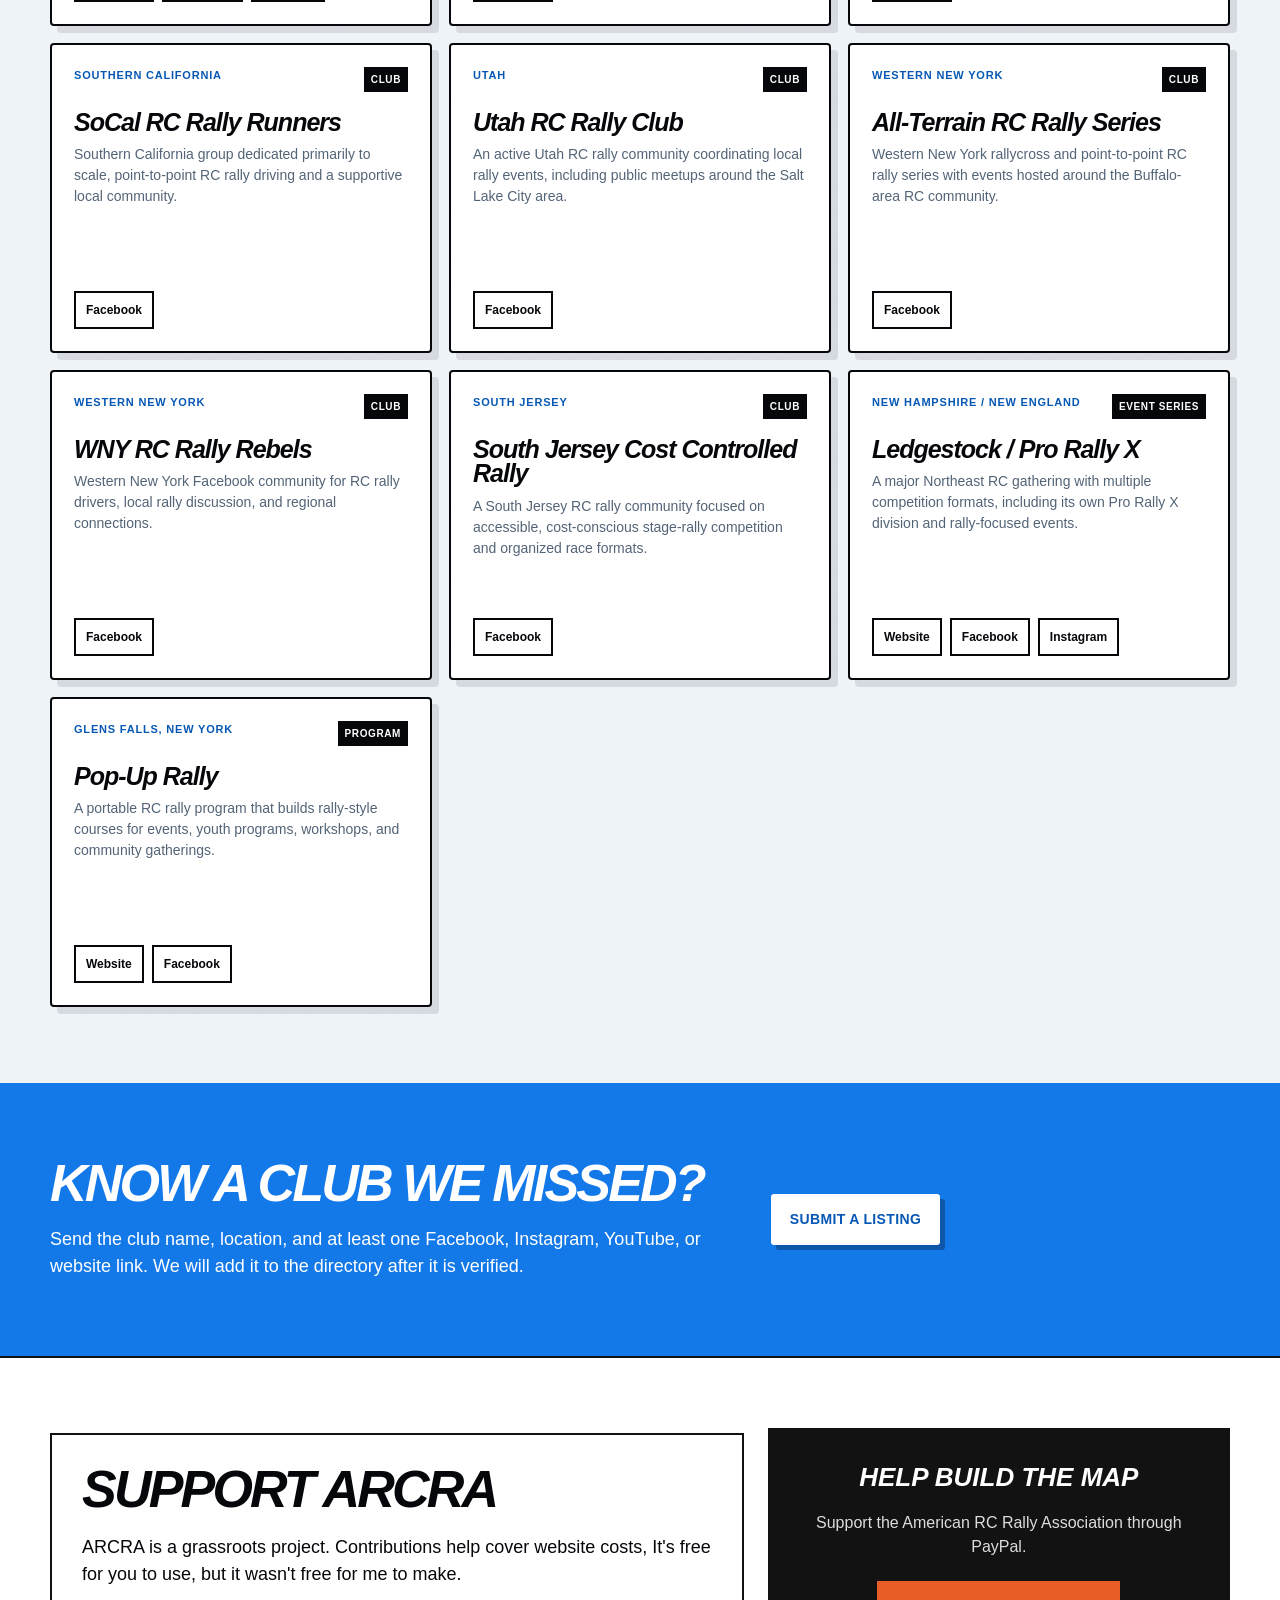
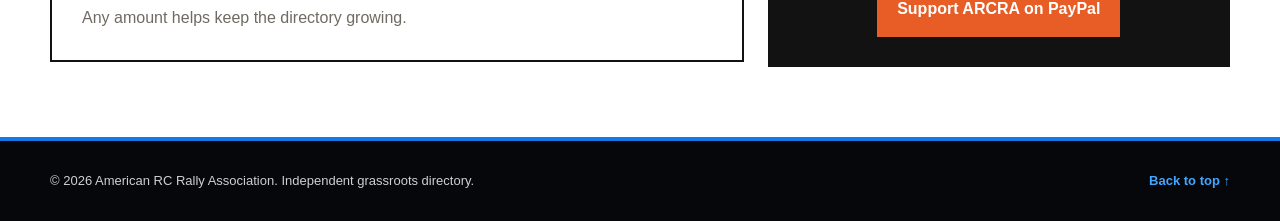
==== commit b6b62e44: "Add South Island Rally RC member club" ====
--- a/index.html
+++ b/index.html
@@ -751,6 +751,32 @@
         </p>
 
         <div class="club-grid" id="clubGrid">
+          <article
+            class="club-card"
+            data-search="south island rally rc victoria british columbia bc canada vancouver island scale rally"
+            data-type="club"
+          >
+            <div class="club-card-top">
+              <span class="club-region">Victoria, British Columbia</span>
+              <span class="club-type">Club</span>
+            </div>
+
+            <h3>South Island Rally RC</h3>
+
+            <p>
+              Victoria-area RC rally community connecting drivers and organizing
+              rally activity across southern Vancouver Island.
+            </p>
+
+            <div class="club-links">
+              <a
+                href="https://www.facebook.com/groups/1802019760967440"
+                target="_blank"
+                rel="noopener"
+              >Facebook</a>
+            </div>
+          </article>
+
 
           <article
             class="club-card"
--- a/brand-overrides.css
+++ b/brand-overrides.css
@@ -30,4 +30,7 @@
 .how-it-works { background:linear-gradient(135deg,rgba(12,49,95,.97),rgba(5,7,10,.98)); }
 footer { border-top:4px solid var(--orange); }
 @media (max-width:650px) { .brand-logo { width:58px; height:58px; } .hero { background-position:62% center; } .hero::before,.hero::after { display:none; } }
+.brand::before { content:""; display:block; width:68px; height:68px; flex:0 0 auto; background:#05070a url("https://drive.google.com/thumbnail?id=1RStt5ROEcsJYsX-m4_tT7opOhaQyA-3Z&sz=w400") center/contain no-repeat; border-radius:50%; }
+.brand-stripes { display:none; }
+@media (max-width:650px) { .brand::before { width:58px; height:58px; } }
 
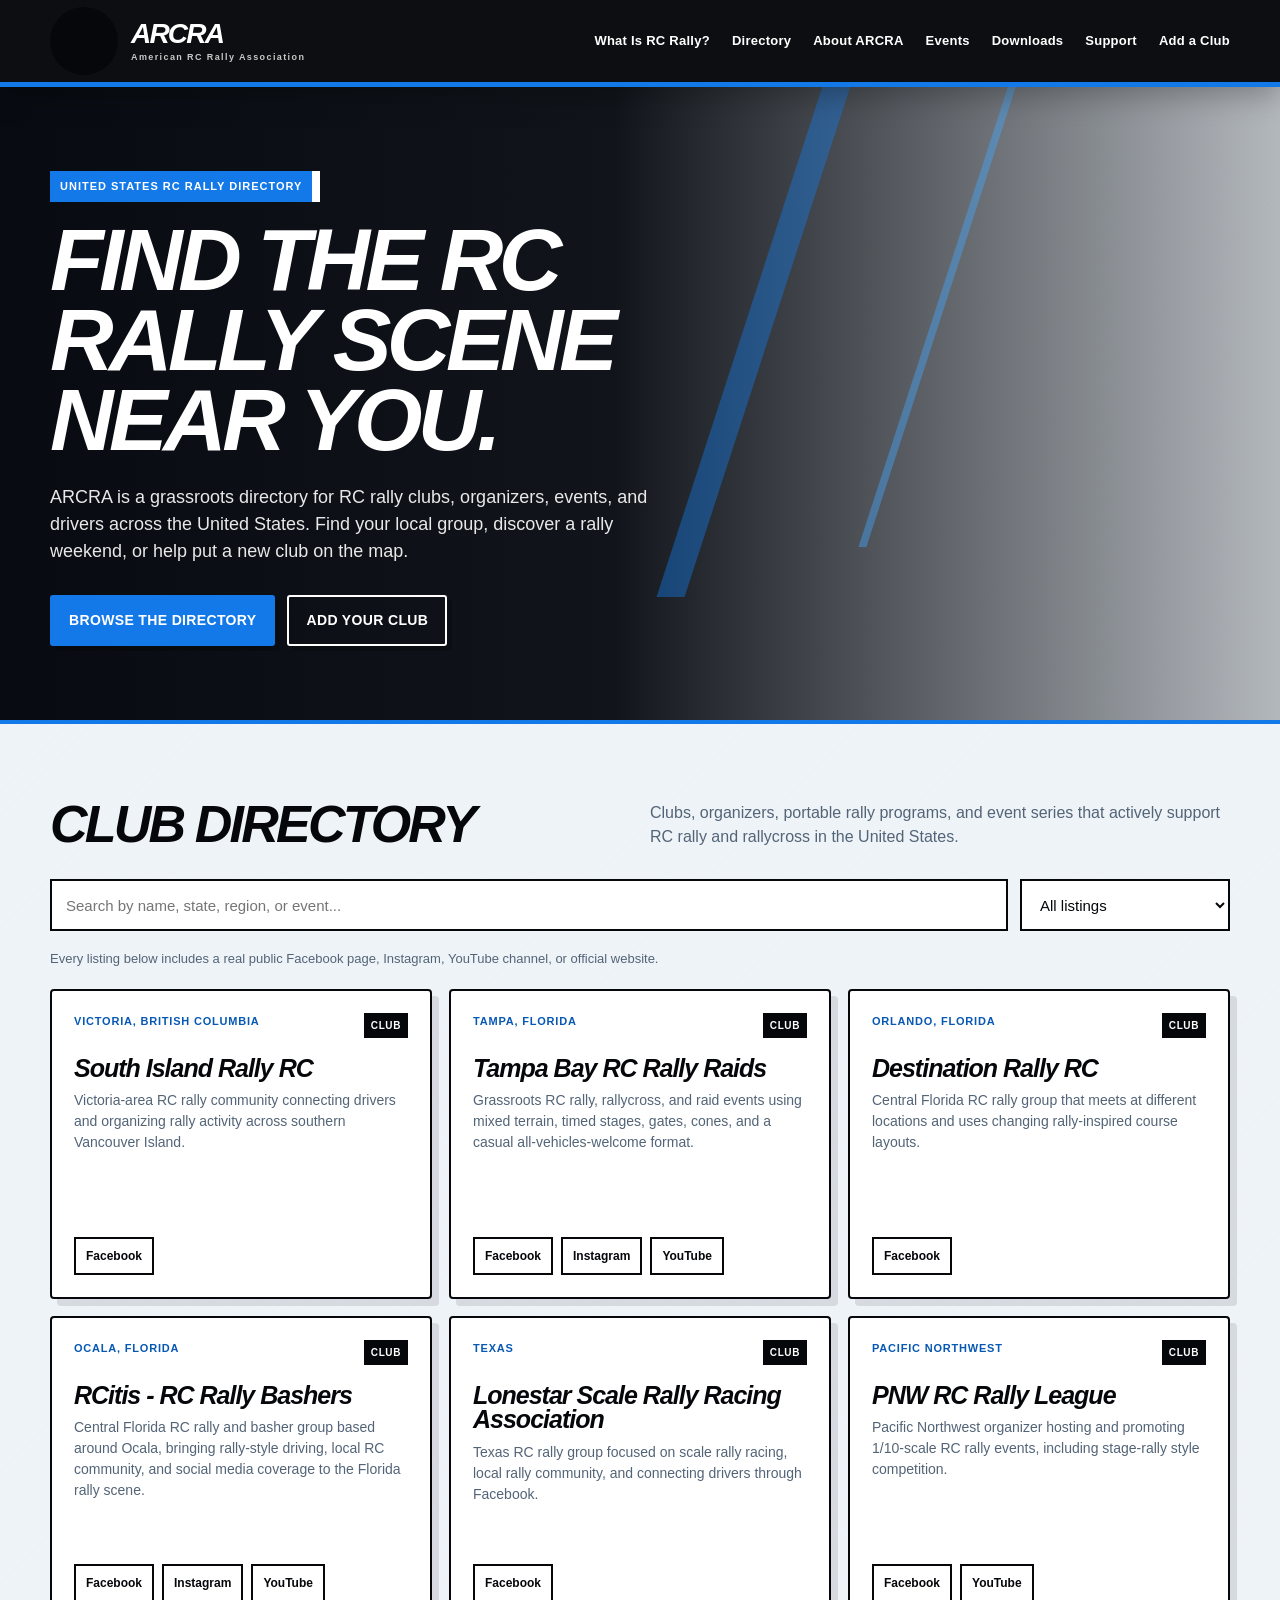
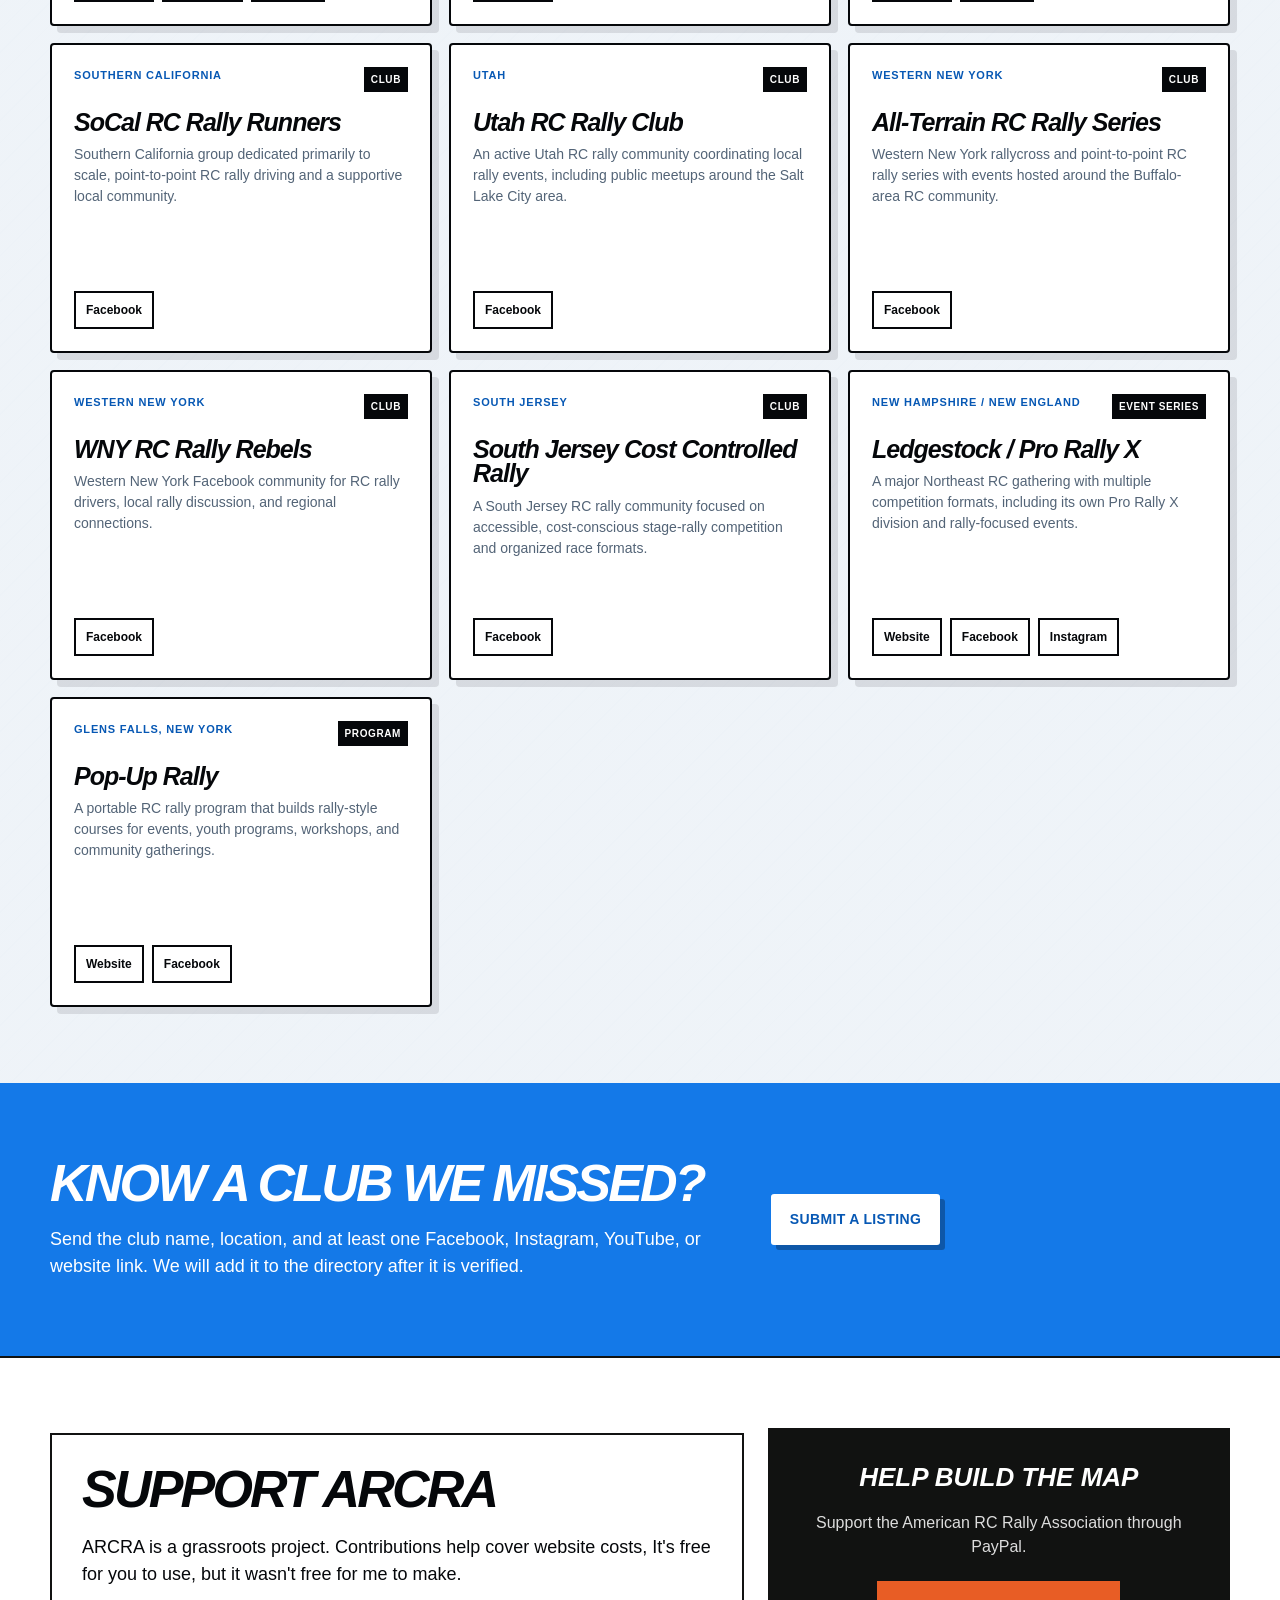
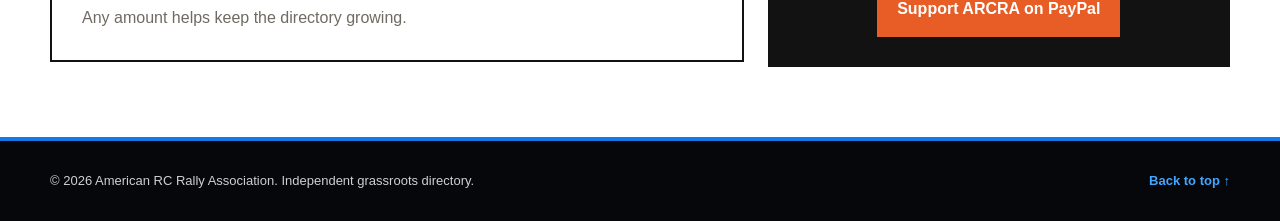
==== commit fec6d485: "Add PNW RC Rally League YouTube channel" ====
--- a/index.html
+++ b/index.html
@@ -930,6 +930,12 @@
                 target="_blank"
                 rel="noopener"
               >Facebook</a>
+
+              <a
+                href="https://www.youtube.com/@nickypdx"
+                target="_blank"
+                rel="noopener"
+              >YouTube</a> 
             </div>
           </article>
 
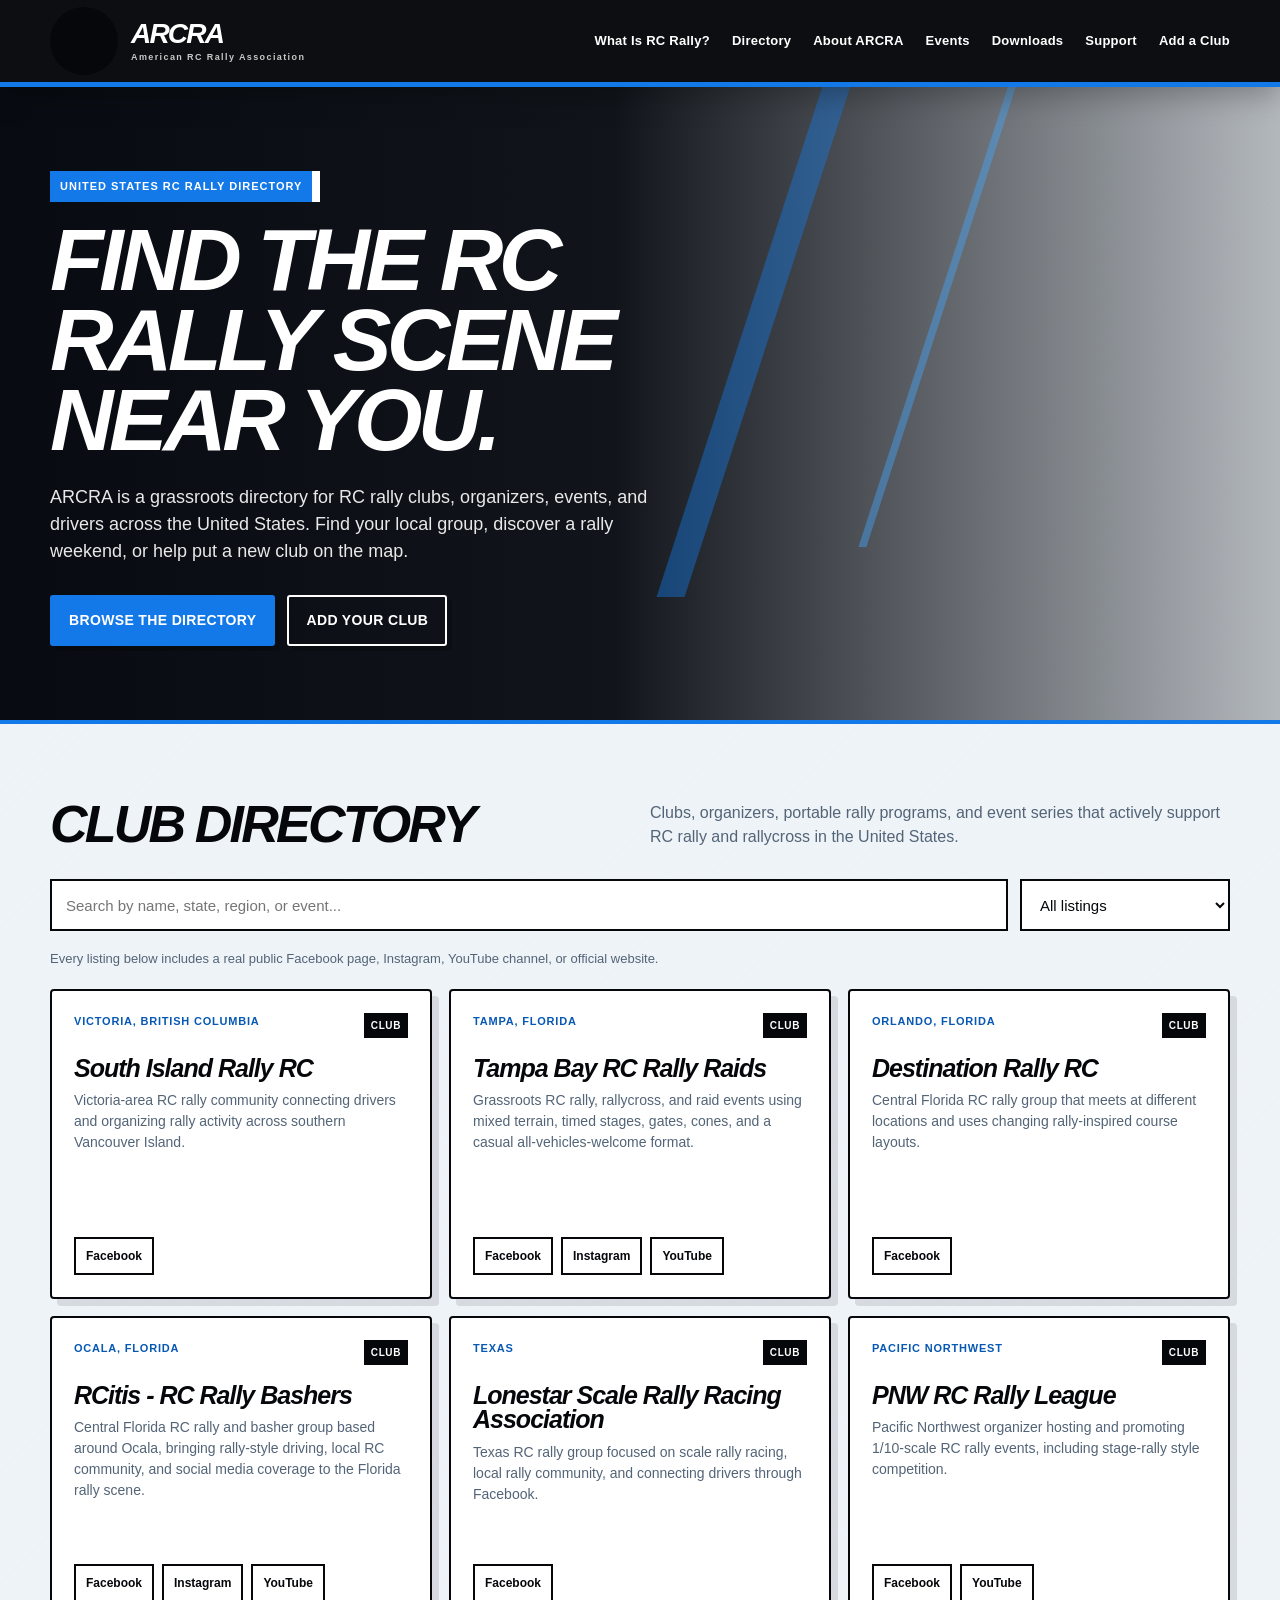
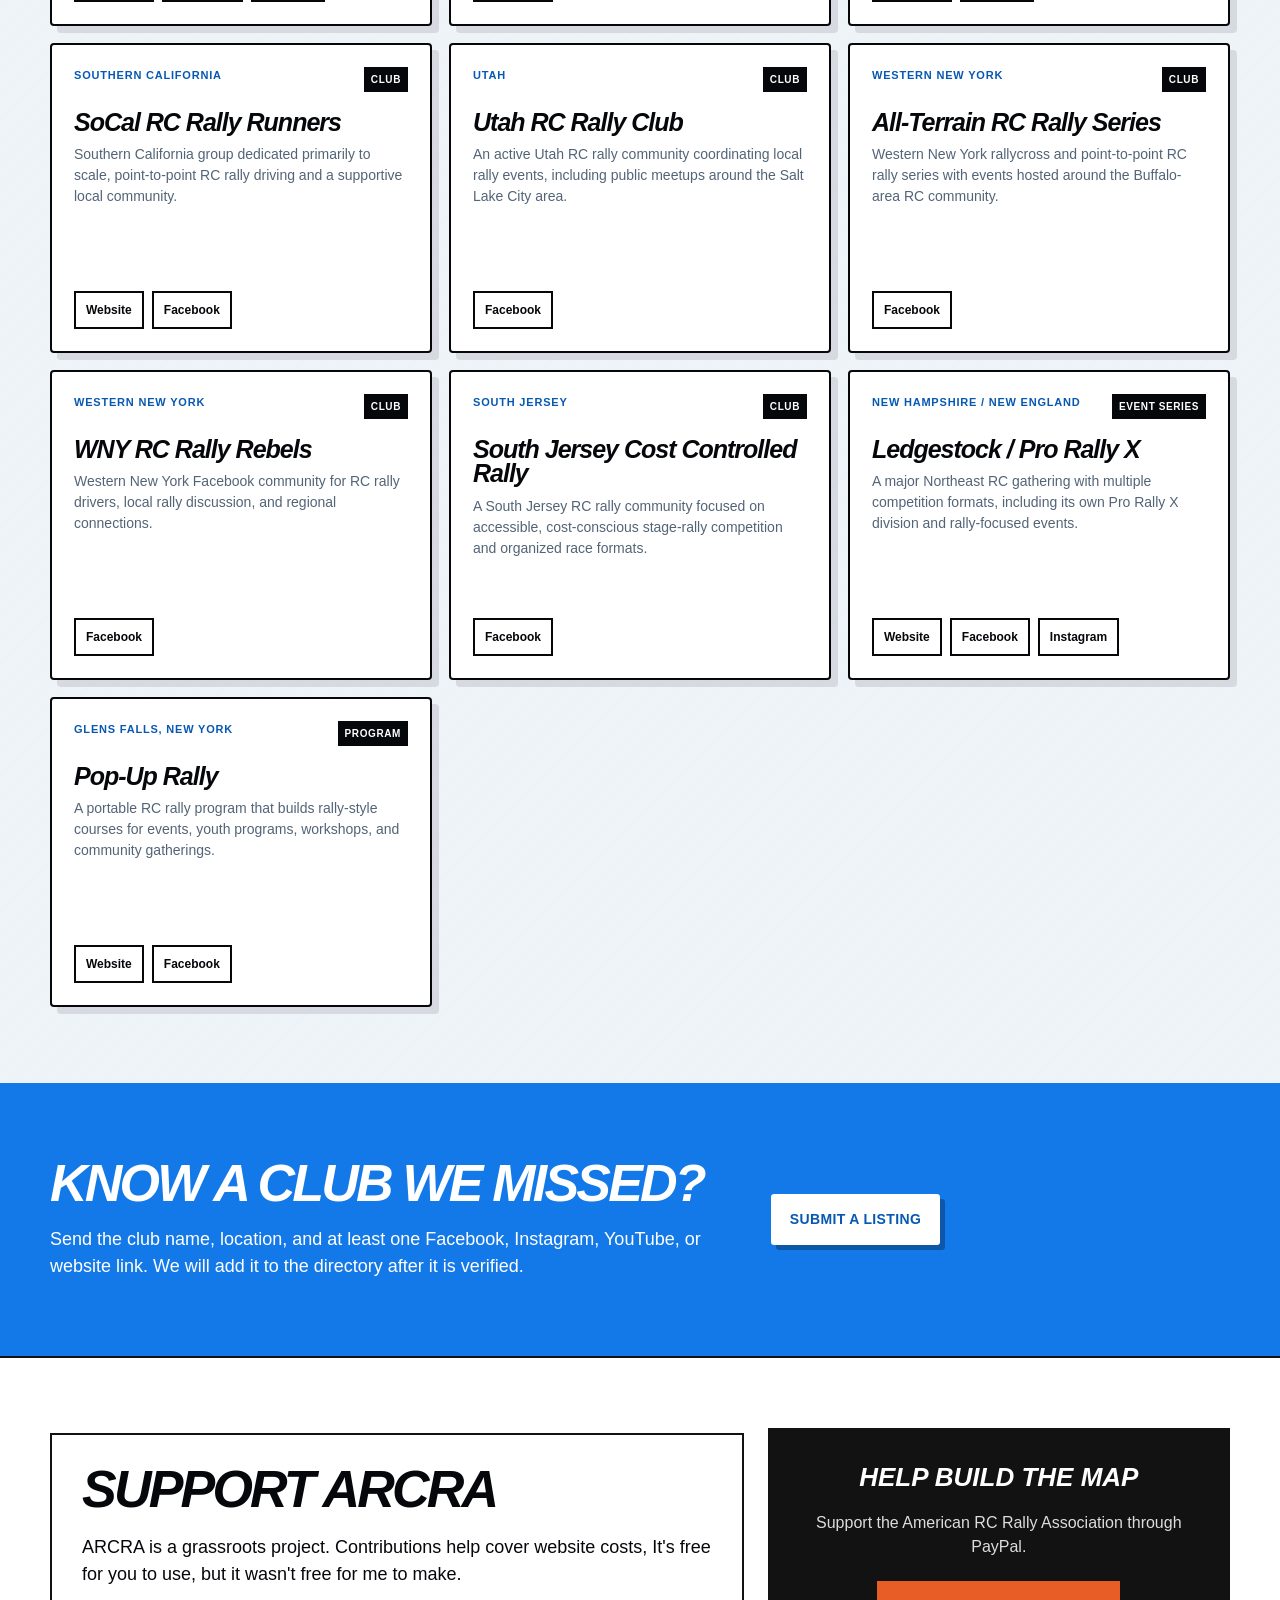
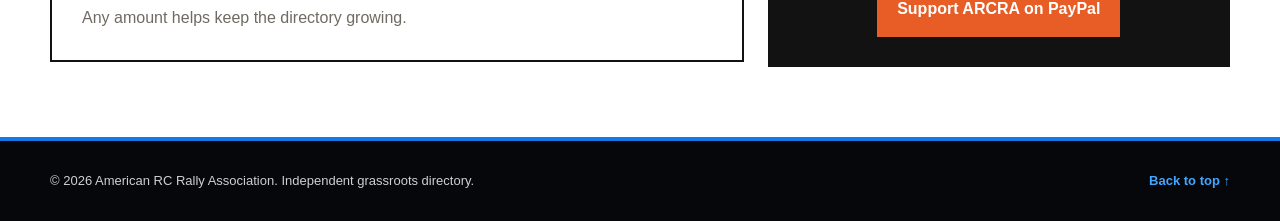
==== commit bf2828d7: "Add SoCal RC Rally Runners website" ====
--- a/index.html
+++ b/index.html
@@ -957,7 +957,13 @@
             </p>
 
             <div class="club-links">
-              <a
+                           <a
+                href="https://socalrcrallyrunners.com/"
+                target="_blank"
+                rel="noopener"
+              >Website</a>
+
+ <a
                 href="https://www.facebook.com/groups/610762142448176/"
                 target="_blank"
                 rel="noopener"
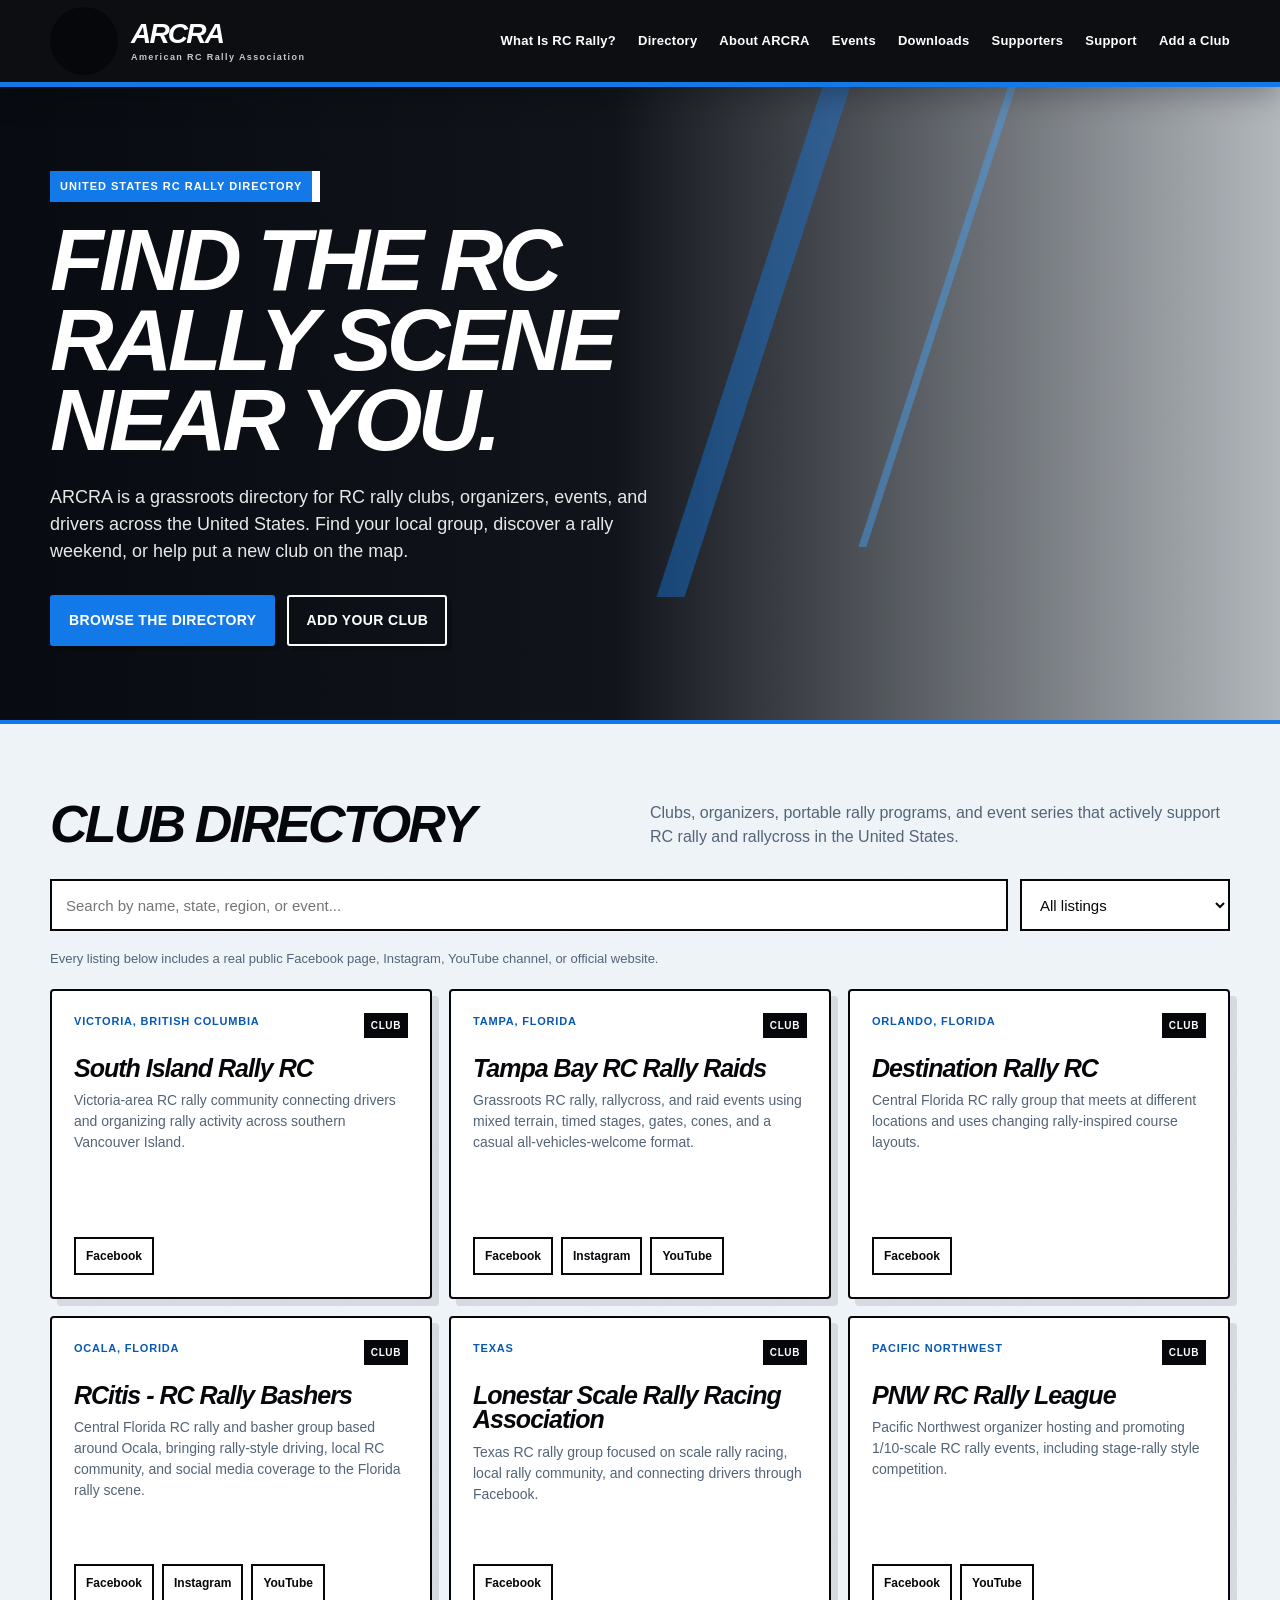
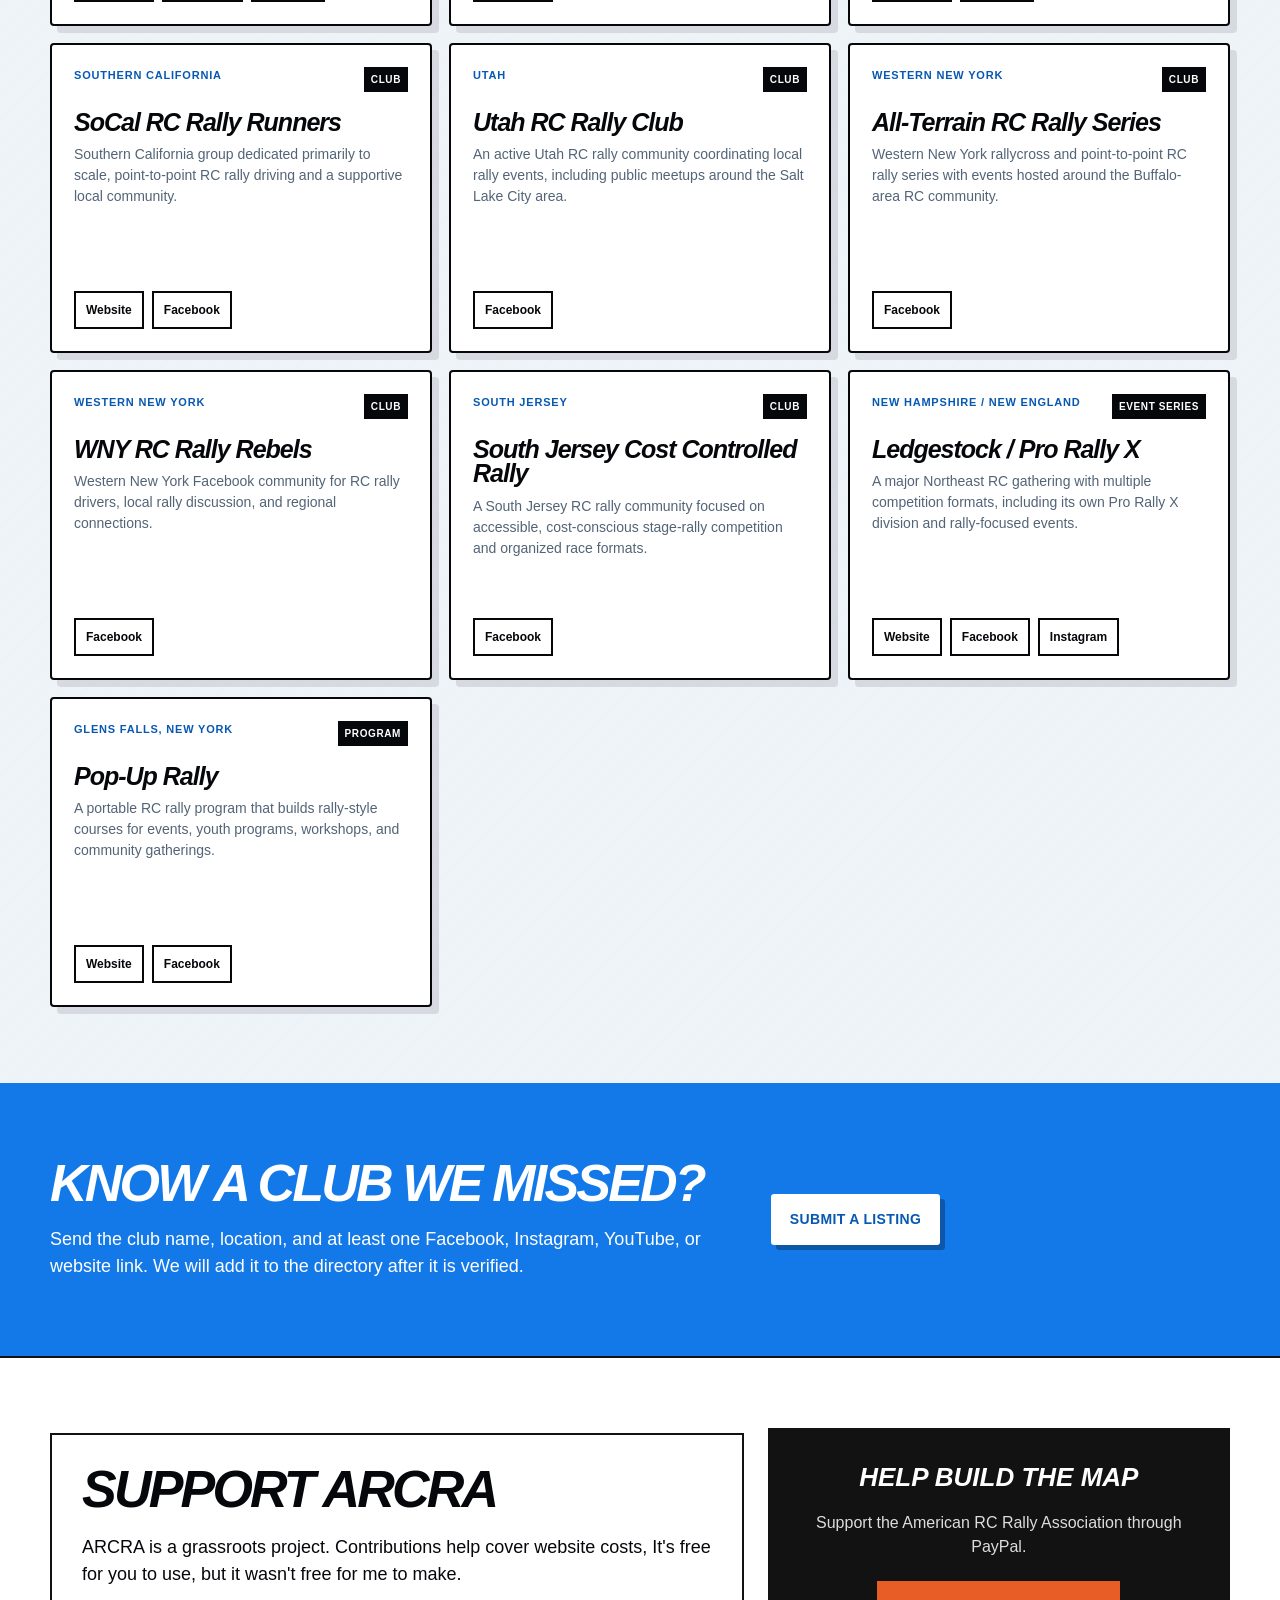
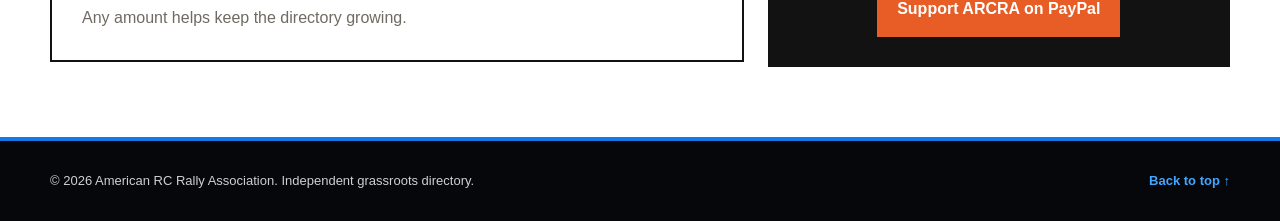
==== commit 14436640: "Add Supporters page and past-event video submissions" ====
--- a/index.html
+++ b/index.html
@@ -688,6 +688,7 @@
         <a href="about-arcra.html">About ARCRA</a>
         <a href="events.html">Events</a>
         <a href="downloads.html">Downloads</a>
+        <a href="supporters.html">Supporters</a>
         <a href="index.html#support">Support</a>
         <a href="#add-a-club">Add a Club</a>
       </nav>
@@ -1245,3 +1246,4 @@
   </script>
 </body>
 </html>
+
